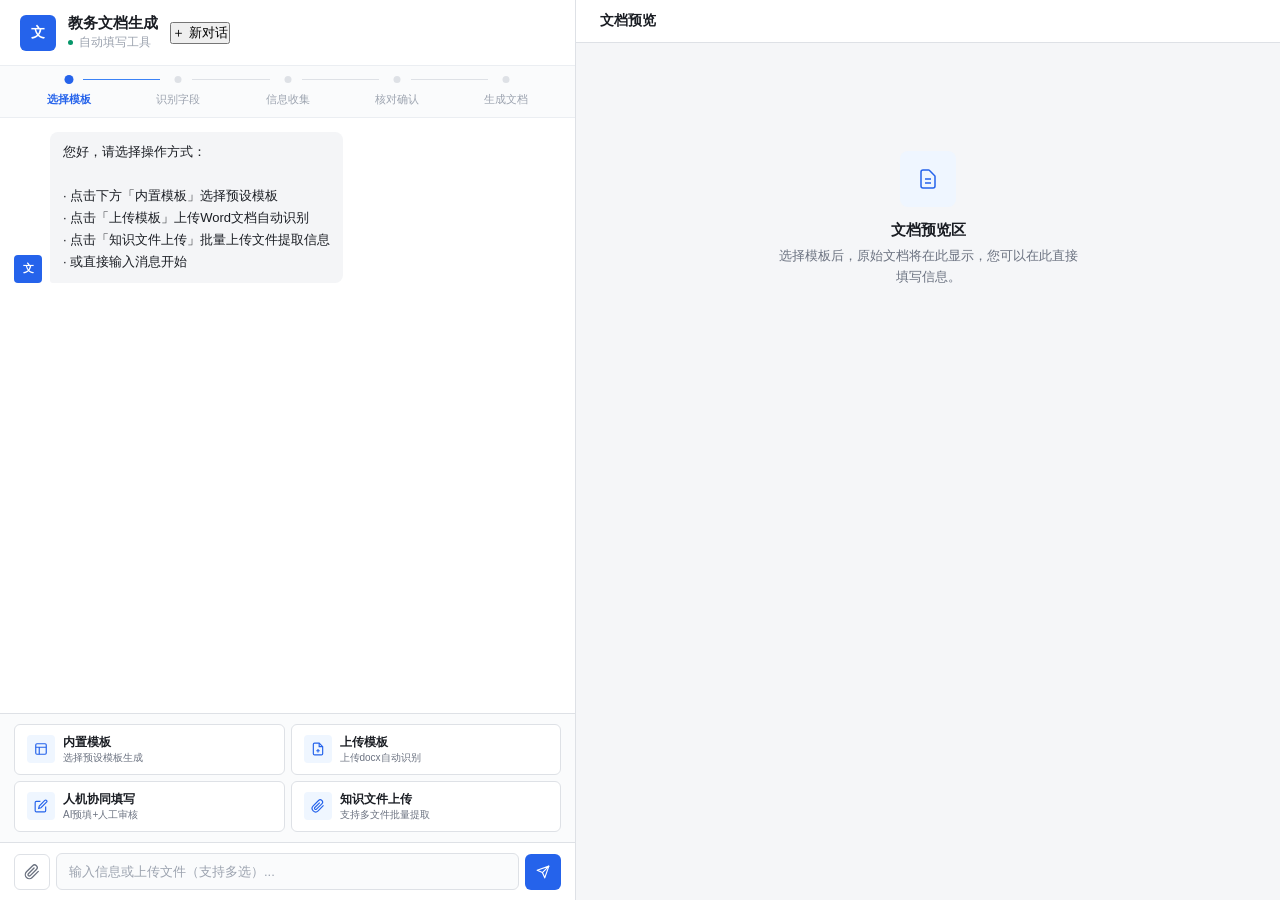
==== projects/web/index.html @ 20eab86c "fix: 人机协同直接生成接口 + 预览表格布局修复 - main.py: 新增 POST /cofill-generate 接口，直接分析模板→填充→生成docx - index.html: sub" ====
<!DOCTYPE html>
<html lang="zh-CN">
<head>
<meta charset="UTF-8">
<meta name="viewport" content="width=device-width, initial-scale=1.0">
<title>教务文档生成</title>
<style>
* { margin: 0; padding: 0; box-sizing: border-box; }

:root {
  --primary: #2563EB;
  --primary-light: #3B82F6;
  --primary-lighter: #EFF6FF;
  --primary-soft: #F0F5FF;
  --bg: #F5F6F8;
  --surface: #FFFFFF;
  --border: #DEE1E6;
  --border-light: #EBEEF2;
  --text: #1A1D23;
  --text-secondary: #6B7280;
  --text-muted: #9CA3AF;
  --success: #059669;
  --success-bg: #ECFDF5;
  --success-border: #A7F3D0;
  --warning: #D97706;
  --danger: #DC2626;
  --shadow-sm: 0 1px 2px rgba(0,0,0,0.05);
  --shadow: 0 1px 3px rgba(0,0,0,0.08);
  --shadow-md: 0 2px 8px rgba(0,0,0,0.1);
  --radius-sm: 6px;
  --radius: 8px;
  --radius-lg: 10px;
}

html, body {
  height: 100%;
  font-family: -apple-system, BlinkMacSystemFont, "PingFang SC", "Microsoft YaHei", "Noto Sans SC", sans-serif;
  background: var(--bg);
  color: var(--text);
  -webkit-font-smoothing: antialiased;
}

.app {
  display: flex;
  height: 100vh;
  overflow: hidden;
}

.chat-panel {
  width: 45%;
  min-width: 420px;
  display: flex;
  flex-direction: column;
  background: var(--surface);
  border-right: 1px solid var(--border);
  position: relative;
}

.chat-header {
  padding: 14px 20px;
  display: flex;
  align-items: center;
  gap: 12px;
  border-bottom: 1px solid var(--border-light);
  background: var(--surface);
}
.chat-header .avatar {
  width: 36px; height: 36px;
  border-radius: 6px;
  background: var(--primary);
  display: flex; align-items: center; justify-content: center;
  color: #fff; font-size: 14px; font-weight: 700;
  letter-spacing: -0.5px;
}
.chat-header .info h2 {
  font-size: 15px; font-weight: 600; color: var(--text);
}
.chat-header .info p {
  font-size: 12px; color: var(--text-muted); margin-top: 1px;
  display: flex; align-items: center; gap: 6px;
}
.chat-header .info p::before {
  content: ''; display: inline-block;
  width: 5px; height: 5px; border-radius: 50%;
  background: var(--success);
}
.chat-header .new-chat-btn {
  padding: 6px 14px;
  background: var(--bg);
  border: 1px solid var(--border);
  border-radius: 6px;
  font-size: 13px;
  color: var(--text-secondary);
  cursor: pointer;
  transition: all .2s;
  white-space: nowrap;
}
.chat-header .new-chat-btn:hover {
  background: var(--primary);
  color: #fff;
  border-color: var(--primary);
}

.steps-bar {
  display: flex;
  padding: 10px 16px;
  gap: 4px;
  border-bottom: 1px solid var(--border-light);
  background: #FAFBFC;
}
.steps-bar .step {
  flex: 1;
  text-align: center;
  font-size: 11px;
  color: var(--text-muted);
  position: relative;
  padding-top: 16px;
  transition: color 0.2s;
  white-space: nowrap;
}
.steps-bar .step::before {
  content: '';
  position: absolute;
  top: 0; left: 50%;
  transform: translateX(-50%);
  width: 7px; height: 7px;
  border-radius: 50%;
  background: var(--border);
  transition: all 0.2s;
  z-index: 2;
}
.steps-bar .step::after {
  content: '';
  position: absolute;
  top: 3px;
  left: calc(50% + 14px);
  right: calc(-50% + 14px);
  height: 1px;
  background: var(--border);
  transition: background 0.2s;
  z-index: 1;
}
.steps-bar .step:last-child::after { display: none; }
.steps-bar .step.active { color: var(--primary); font-weight: 600; }
.steps-bar .step.active::before { background: var(--primary); width: 9px; height: 9px; top: -1px; }
.steps-bar .step.active::after { background: var(--primary-light); }
.steps-bar .step.done { color: var(--success); }
.steps-bar .step.done::before { background: var(--success); }
.steps-bar .step.done::after { background: var(--success); }

	/* Agent 状态栏 */
	.agent-status-bar {
	  display: flex; align-items: center; gap: 8px;
	  padding: 6px 16px; background: linear-gradient(135deg, #EEF2FF 0%, #F0F4FF 100%);
	  border-bottom: 1px solid var(--border-light);
	  font-size: 12px; color: var(--text-secondary);
	  transition: all 0.3s; min-height: 32px;
	}
	.agent-status-bar .agent-dot {
	  width: 8px; height: 8px; border-radius: 50%;
	  background: var(--border); flex-shrink: 0; transition: background 0.3s;
	}
	.agent-status-bar .agent-dot.active { background: var(--primary); animation: pulse-dot 1.5s infinite; }
	.agent-status-bar .agent-dot.done { background: var(--success); }
	.agent-status-bar .agent-label { font-weight: 600; color: var(--primary); transition: color 0.3s; }
	.agent-status-bar .agent-label.done { color: var(--success); }
	.agent-status-bar .agent-desc { color: var(--text-muted); }
	@keyframes pulse-dot {
	  0%, 100% { box-shadow: 0 0 0 0 rgba(79, 70, 229, 0.4); }
	  50% { box-shadow: 0 0 0 6px rgba(79, 70, 229, 0); }
	}

	/* 思考动画 */
	.thinking-indicator {
	  display: flex; align-items: center; gap: 6px;
	  padding: 8px 14px; font-size: 12px; color: var(--text-muted);
	}
	.thinking-dots { display: flex; gap: 3px; }
	.thinking-dots span {
	  width: 5px; height: 5px; border-radius: 50%;
	  background: var(--primary); animation: bounce-dot 1.2s infinite;
	}
	.thinking-dots span:nth-child(2) { animation-delay: 0.2s; }
	.thinking-dots span:nth-child(3) { animation-delay: 0.4s; }
	@keyframes bounce-dot {
	  0%, 80%, 100% { transform: scale(0.6); opacity: 0.4; }
	  40% { transform: scale(1); opacity: 1; }
	}

	/* 重试按钮 */
	.retry-btn {
	  display: inline-flex; align-items: center; gap: 4px;
	  margin-top: 6px; padding: 4px 12px; font-size: 11px;
	  color: var(--primary); background: var(--primary-light);
	  border: 1px solid var(--primary); border-radius: 4px;
	  cursor: pointer; transition: all 0.15s;
	}
	.retry-btn:hover { background: var(--primary); color: #fff; }

.chat-messages {
  flex: 1;
  overflow-y: auto;
  padding: 14px;
  display: flex;
  flex-direction: column;
  gap: 12px;
  scroll-behavior: smooth;
}
.chat-messages::-webkit-scrollbar { width: 4px; }
.chat-messages::-webkit-scrollbar-track { background: transparent; }
.chat-messages::-webkit-scrollbar-thumb { background: #D0D5DD; border-radius: 4px; }

.msg { display: flex; gap: 8px; max-width: 100%; }
.msg.user { flex-direction: row-reverse; }

.msg .avatar-icon {
  width: 28px; height: 28px;
  border-radius: 4px;
  flex-shrink: 0;
  display: flex; align-items: center; justify-content: center;
  font-size: 11px; font-weight: 700;
  align-self: flex-end;
}
.msg.assistant .avatar-icon { background: var(--primary); color: #fff; }
.msg.user .avatar-icon { background: #E5E7EB; color: var(--text-secondary); }

.msg .bubble {
  max-width: 85%;
  padding: 9px 13px;
  border-radius: var(--radius);
  font-size: 13px;
  line-height: 1.7;
  white-space: pre-wrap;
  word-break: break-word;
}
.msg.assistant .bubble { background: #F4F5F7; color: var(--text); border-bottom-left-radius: 3px; }
.msg.user .bubble { background: var(--primary); color: #fff; border-bottom-right-radius: 3px; }

.typing-dots { display: inline-flex; gap: 4px; padding: 4px 2px; }
.typing-dots span { width: 4px; height: 4px; border-radius: 50%; background: var(--text-muted); animation: bounce 1.4s infinite; }
.typing-dots span:nth-child(2) { animation-delay: 0.2s; }
.typing-dots span:nth-child(3) { animation-delay: 0.4s; }
@keyframes bounce { 0%, 60%, 100% { transform: translateY(0); opacity: 0.4; } 30% { transform: translateY(-4px); opacity: 1; } }

.download-link {
  display: inline-flex; align-items: center; gap: 5px;
  margin-top: 6px; padding: 6px 14px;
  background: var(--primary); color: #fff !important;
  border-radius: var(--radius-sm); text-decoration: none;
  font-size: 12.5px; font-weight: 500;
  transition: background 0.15s;
}
.download-link:hover { background: var(--primary-light); }

.choice-box {
  margin-top: 8px; padding: 8px 12px;
  background: var(--surface); border: 1px solid var(--border);
  border-radius: var(--radius-sm); font-size: 13px;
}
.choice-box .choice-title { font-weight: 600; margin-bottom: 6px; color: var(--primary); font-size: 11px; text-transform: uppercase; letter-spacing: 0.04em; }
.choice-box label { display: flex; align-items: center; gap: 8px; padding: 5px 6px; cursor: pointer; border-radius: 4px; transition: background 0.1s; }
.choice-box label:hover { background: var(--primary-lighter); }
.choice-box input[type="radio"] { accent-color: var(--primary); }

.file-card {
  margin-top: 6px; padding: 8px 12px;
  background: var(--success-bg); border: 1px solid var(--success-border);
  border-radius: var(--radius-sm); font-size: 12px;
  display: flex; align-items: center; gap: 8px;
}
.file-card .file-icon { font-size: 14px; color: var(--success); }
.file-card .file-info { flex: 1; }
.file-card .file-name { font-weight: 500; color: var(--text); }
.file-card .file-size { color: var(--text-secondary); font-size: 10.5px; }

.func-panel {
  border-top: 1px solid var(--border);
  background: #FAFBFC;
  padding: 10px 14px;
}
.func-panel .func-grid {
  display: grid;
  grid-template-columns: 1fr 1fr;
  gap: 6px;
}
.func-btn {
  display: flex; align-items: center; gap: 8px;
  padding: 9px 12px;
  border: 1px solid var(--border);
  border-radius: var(--radius-sm);
  background: var(--surface);
  cursor: pointer;
  transition: all 0.15s;
  font-size: 12px;
  font-family: inherit;
  color: var(--text);
  text-align: left;
}
.func-btn:hover { border-color: var(--primary-light); background: var(--primary-lighter); }
.func-btn .func-icon {
  font-size: 14px; flex-shrink: 0;
  width: 28px; height: 28px; border-radius: 4px;
  background: var(--primary-lighter);
  display: flex; align-items: center; justify-content: center;
  transition: all 0.15s; color: var(--primary);
}
.func-btn:hover .func-icon { background: var(--primary); color: #fff; }
.func-btn .func-text { line-height: 1.35; }
.func-btn .func-text .title { font-weight: 600; font-size: 12px; display: block; }
.func-btn .func-text .desc { font-size: 10px; color: var(--text-secondary); display: block; margin-top: 1px; }
.func-btn.active { border-color: var(--primary); background: var(--primary-lighter); }
.func-btn.active .func-icon { background: var(--primary); color: #fff; }
.func-btn.active .func-text .title { color: var(--primary); }
.func-btn.active .func-text .desc { color: var(--primary-light); }

.chat-input {
  padding: 10px 14px;
  border-top: 1px solid var(--border);
  display: flex; gap: 6px; align-items: flex-end;
  background: var(--surface);
}
.chat-input .upload-btn {
  width: 36px; height: 36px;
  border: 1px solid var(--border);
  border-radius: var(--radius-sm);
  background: var(--surface);
  cursor: pointer; font-size: 14px;
  display: flex; align-items: center; justify-content: center;
  transition: all 0.15s; flex-shrink: 0;
  color: var(--text-secondary); position: relative; overflow: hidden;
}
.chat-input .upload-btn:hover { border-color: var(--primary-light); color: var(--primary); background: var(--primary-lighter); }
.chat-input .upload-btn input[type="file"] { position: absolute; top: 0; left: 0; width: 100%; height: 100%; opacity: 0; cursor: pointer; }
.chat-input textarea {
  flex: 1; resize: none;
  border: 1px solid var(--border);
  border-radius: var(--radius-sm);
  padding: 8px 12px;
  font-size: 13px; font-family: inherit; line-height: 1.5;
  max-height: 100px; outline: none;
  transition: border-color 0.15s;
  background: #FAFBFC;
}
.chat-input textarea:focus { border-color: var(--primary); background: var(--surface); }
.chat-input textarea::placeholder { color: var(--text-muted); }
.chat-input .send-btn {
  width: 36px; height: 36px;
  border: none; border-radius: var(--radius-sm);
  cursor: pointer;
  background: var(--primary); color: #fff; font-size: 14px;
  display: flex; align-items: center; justify-content: center;
  transition: background 0.15s; flex-shrink: 0;
}
.chat-input .send-btn:hover { background: var(--primary-light); }
.chat-input .send-btn:active { opacity: 0.85; }
.chat-input .send-btn:disabled { background: #D1D5DB; cursor: not-allowed; }

/* ── Right Panel: Document Preview ── */
.preview-panel {
  flex: 1;
  display: flex; flex-direction: column;
  background: var(--bg);
  min-width: 0;
}
.preview-header {
  padding: 12px 24px;
  background: var(--surface);
  border-bottom: 1px solid var(--border);
  display: flex; align-items: center; justify-content: space-between;
}
.preview-header .title-area { display: flex; align-items: center; gap: 8px; }
.preview-header .title-area h3 { font-size: 14px; font-weight: 600; color: var(--text); }
.preview-header .actions { display: flex; gap: 6px; }
.preview-header .actions button {
  padding: 6px 14px;
  border: 1px solid var(--border);
  border-radius: var(--radius-sm);
  background: var(--surface);
  font-size: 12px; cursor: pointer;
  transition: all 0.15s;
  display: flex; align-items: center; gap: 4px;
  color: var(--text-secondary);
  font-family: inherit;
}
.preview-header .actions button:hover { border-color: var(--primary-light); color: var(--primary); }
.preview-header .actions button.primary { background: var(--primary); color: #fff; border-color: var(--primary); }
.preview-header .actions button.primary:hover { background: var(--primary-light); }
.preview-header .actions .print-btn { color: #555; border-color: #ddd; }
.preview-header .actions .print-btn:hover { border-color: #999; color: #333; }

.preview-body {
  flex: 1; overflow: auto;
  padding: 28px;
  display: flex; justify-content: center;
  align-items: flex-start;
}
.preview-body::-webkit-scrollbar { width: 5px; }
.preview-body::-webkit-scrollbar-track { background: transparent; }
.preview-body::-webkit-scrollbar-thumb { background: #D0D5DD; border-radius: 4px; }

.empty-state { text-align: center; color: var(--text-secondary); margin-top: 80px; max-width: 300px; }
.empty-state .icon-wrap {
  width: 56px; height: 56px; border-radius: var(--radius);
  background: var(--primary-lighter);
  display: flex; align-items: center; justify-content: center;
  margin: 0 auto 14px;
}
.empty-state .icon-wrap svg { width: 24px; height: 24px; color: var(--primary); }
.empty-state h4 { font-size: 15px; color: var(--text); margin-bottom: 6px; font-weight: 600; }
.empty-state p { font-size: 12.5px; line-height: 1.7; color: var(--text-secondary); }

/* ── Document Page (like a Word page) ── */
.doc-page {
  background: var(--surface);
  box-shadow: var(--shadow-md);
  border-radius: var(--radius);
  width: 100%; max-width: 860px;
  min-height: 540px;
  padding: 36px 44px;
  font-size: 10.5pt;
  line-height: 1.8;
  color: #1a1a1a;
}
.doc-page h2 {
  text-align: center; font-size: 14pt;
  margin-bottom: 20px; font-weight: 600;
  color: #000; letter-spacing: 1px;
}
.doc-page p {
  margin-bottom: 6px;
}

/* ── Document Table (mimic Word table) ── */
.doc-table {
  width: 100%;
  border-collapse: collapse;
  margin-bottom: 12px;
  font-size: 9pt;
  line-height: 1.6;
}
.doc-table td {
  border: 1px solid #333;
  padding: 3px 6px;
  vertical-align: middle;
  word-break: break-all;
}
.doc-table td.label {
  background: #f8f8f8;
  font-weight: 500;
  text-align: center;
}

/* ── Editable cells in document ── */
.doc-cell.editable {
  position: relative;
  min-width: 30px;
  min-height: 20px;
}
.doc-cell.editable.empty {
  background: #FEFCE8;
}
.doc-cell.editable.empty::before {
  content: attr(data-placeholder);
  color: #C4B5A0;
  font-size: 8.5pt;
  pointer-events: none;
  opacity: 0.7;
}
.doc-cell.editable.filled {
  background: #ECFDF5;
}
.field-blank {
  border-bottom: 2px solid #d0d5dd;
  padding: 0 4px;
  min-width: 60px;
  display: inline-block;
  cursor: pointer;
}
.field-blank.filled {
  background: #ECFDF5;
  color: #166534;
  font-weight: 500;
  border-bottom-color: #a5d6a7;
}
.doc-cell.editable:focus-within {
  outline: 2px solid var(--primary);
  outline-offset: -1px;
  background: #fff;
}

/* ── Colon field: label + editable value ── */
.colon-field-inner {
  display: flex;
  flex-wrap: wrap;
  align-items: center;
  gap: 2px;
}
.doc-cell.colon-field .cell-label {
  font-weight: 500;
  white-space: nowrap;
}
.doc-cell.colon-field .cell-value {
  flex: 1;
  min-width: 30px;
  outline: none;
  border-bottom: 1.5px dashed #C4B5A0;
  padding: 0 4px;
  transition: all 0.15s;
}
.doc-cell.colon-field .cell-value:focus {
  border-bottom-color: var(--primary);
  border-bottom-style: solid;
  background: #fff;
}
.doc-cell.colon-field .cell-value.filled {
  border-bottom-color: var(--success);
  border-bottom-style: solid;
  background: #ECFDF5;
  border-radius: 2px;
}

/* 字段填充闪烁动画 */
@keyframes fieldFlash {
  0% { background: #FEF3C7; box-shadow: 0 0 0 2px #F59E0B; }
  50% { background: #FEF3C7; }
  100% { background: transparent; box-shadow: none; }
}
.field-flash {
  animation: fieldFlash 1.2s ease-out;
}
.cell-value.field-flash {
  animation: fieldFlash 1.2s ease-out;
}

/* Multi-line colon fields */
.doc-cell.colon-field.multi-line .colon-field-inner {
  flex-direction: column;
  align-items: stretch;
  gap: 2px;
}
.doc-cell.colon-field.multi-line .colon-line {
  display: flex;
  align-items: center;
  gap: 2px;
}

/* ── Generating overlay (preserves preview underneath) ── */
.generating-overlay {
  position: absolute;
  inset: 0;
  background: rgba(255,255,255,0.7);
  display: flex;
  flex-direction: column;
  align-items: center;
  justify-content: center;
  z-index: 10;
  border-radius: 6px;
}
.generating-overlay .spinner {
  width: 28px; height: 28px;
  border: 3px solid var(--border);
  border-top-color: var(--primary);
  border-radius: 50%;
  animation: spin 0.7s linear infinite;
}
.generating-overlay p {
  margin-top: 10px;
  font-size: 13px;
  color: var(--text-secondary);
}

/* ── Progress bar ── */
.fill-progress {
  margin-bottom: 14px;
  display: flex; align-items: center; gap: 10px;
}
#headerProgress {
  display: none;
  align-items: center;
  gap: 8px;
  font-size: 12px;
  color: var(--text-secondary);
  flex-shrink: 0;
}
#headerProgress .bar-track {
  width: 80px; height: 5px; background: #E5E7EB; border-radius: 3px; overflow: hidden;
}
#headerProgress .bar-fill {
  height: 100%; background: var(--success); border-radius: 3px; transition: width 0.3s;
}
.fill-progress .bar-text { font-size: 11px; color: var(--text-secondary); white-space: nowrap; }

/* ── Submit button ── */
.submit-edits-btn {
  display: block; width: 100%;
  padding: 9px; margin-top: 16px;
  background: var(--primary); color: #fff;
  border: none; border-radius: var(--radius-sm);
  font-size: 12px; font-weight: 500;
  cursor: pointer; transition: background 0.15s;
  font-family: inherit;
}
.submit-edits-btn:hover { background: var(--primary-light); }
.submit-edits-btn:disabled { background: #D1D5DB; cursor: not-allowed; }

/* Generating spinner */
.generating { display: flex; flex-direction: column; align-items: center; gap: 16px; margin-top: 100px; }
.generating .spinner { width: 36px; height: 36px; border: 3px solid var(--border); border-top-color: var(--primary); border-radius: 50%; animation: spin 0.7s linear infinite; }
@keyframes spin { to { transform: rotate(360deg); } }
.generating p { font-size: 13px; color: var(--text-secondary); }

/* Document Done Card */
.doc-done-card {
  background: var(--surface); border-radius: var(--radius);
  box-shadow: var(--shadow-md);
  width: 100%; max-width: 480px; padding: 40px; text-align: center;
}
.doc-done-card .done-icon {
  width: 48px; height: 48px; border-radius: 50%;
  background: var(--success-bg);
  display: flex; align-items: center; justify-content: center;
  margin: 0 auto 14px;
}
.doc-done-card .done-icon svg { width: 22px; height: 22px; color: var(--success); }
.doc-done-card h4 { font-size: 16px; font-weight: 600; margin-bottom: 6px; }
.doc-done-card p { color: var(--text-secondary); font-size: 12.5px; }
.doc-done-card .dl-btn {
  display: inline-flex; align-items: center; gap: 6px;
  margin-top: 18px; padding: 10px 24px;
  background: var(--primary); color: #fff;
  border-radius: var(--radius-sm); text-decoration: none;
  font-size: 13px; font-weight: 500; transition: background 0.15s;
}
.doc-done-card .dl-btn:hover { background: var(--primary-light); }
.download-banner {
  display: inline-flex; align-items: center; gap: 6px;
  padding: 3px 10px;
  background: var(--success-bg); border-radius: var(--radius-sm);
  font-size: 12px; color: var(--success); font-weight: 500;
}
.download-banner .dl-btn {
  padding: 2px 10px; font-size: 12px;
  background: var(--primary); color: #fff; border-radius: var(--radius-sm);
  text-decoration: none; white-space: nowrap; cursor: pointer; border: none;
}
.download-banner .dl-btn:hover { background: var(--primary-light); }
.doc-done-card .checks {
  margin-top: 18px; text-align: left;
  background: var(--success-bg); border-radius: var(--radius-sm);
  padding: 12px 16px; font-size: 12px; color: var(--success); line-height: 2;
}

/* Template select table */
.template-table { width: 100%; border-collapse: collapse; margin-top: 14px; }
.template-table th { background: #F9FAFB; color: var(--text-secondary); font-size: 11px; text-transform: uppercase; letter-spacing: 0.04em; padding: 8px 14px; }
.template-table td { padding: 12px; border-bottom: 1px solid var(--border-light); font-size: 13px; }
.template-table tr:last-child td { border-bottom: none; }
.template-table .tpl-link { color: var(--primary); cursor: pointer; font-weight: 500; transition: color 0.15s; }
.template-table .tpl-link:hover { color: var(--primary-light); }

/* Upload drop zone */
.upload-drop-zone { border: 2px dashed var(--border); border-radius: var(--radius); padding: 48px; text-align: center; cursor: pointer; transition: all 0.2s; width: 100%; max-width: 460px; }
.upload-drop-zone:hover, .upload-drop-zone.dragover { border-color: var(--primary); background: var(--primary-lighter); }
.upload-drop-zone .icon { font-size: 36px; margin-bottom: 12px; opacity: 0.35; }
.upload-drop-zone p { font-size: 13px; color: var(--text-secondary); }
.upload-drop-zone .hint { font-size: 11px; color: var(--text-muted); margin-top: 6px; }

@media (max-width: 900px) {
  .app { flex-direction: column; }
  .chat-panel { width: 100%; height: 55vh; min-width: auto; }
  .preview-panel { height: 45vh; }
  .doc-page { padding: 24px 20px; }
}

/* ── Prefill Review Panel ── */
.prefill-review {
  padding: 20px;
  max-width: 800px;
  margin: 0 auto;
}
.prefill-review .review-header {
  margin-bottom: 16px;
}
.prefill-review .review-header h4 {
  font-size: 15px; font-weight: 600; margin-bottom: 8px;
  display: flex; align-items: center; gap: 8px;
}
.prefill-review .review-stats {
  display: flex; gap: 12px; align-items: center; margin-bottom: 12px;
}
.prefill-review .stat-badge {
  display: inline-flex; align-items: center; gap: 4px;
  padding: 3px 10px; border-radius: 12px; font-size: 12px; font-weight: 500;
}
.prefill-review .stat-badge.confirmed { background: #ECFDF5; color: #059669; }
.prefill-review .stat-badge.review { background: #FFFBEB; color: #D97706; }
.prefill-review .stat-badge.empty { background: #F3F4F6; color: #6B7280; }
.prefill-review .progress-bar-track {
  height: 6px; background: #E5E7EB; border-radius: 3px; overflow: hidden;
}
.prefill-review .progress-bar-fill {
  height: 100%; border-radius: 3px; transition: width 0.4s ease;
  background: linear-gradient(90deg, var(--success), #34D399);
}

.prefill-review .field-group {
  margin-top: 14px;
}
.prefill-review .field-group-title {
  font-size: 12px; font-weight: 600; color: var(--text-secondary);
  text-transform: uppercase; letter-spacing: 0.04em;
  margin-bottom: 8px; padding-bottom: 4px;
  border-bottom: 1px solid var(--border-light);
}
.prefill-review .field-card {
  display: flex; align-items: center; gap: 10px;
  padding: 8px 12px; margin-bottom: 4px;
  border-radius: var(--radius-sm);
  border: 1px solid var(--border-light);
  background: var(--surface);
  transition: border-color 0.15s;
}
.prefill-review .field-card:hover {
  border-color: var(--primary-light);
}
.prefill-review .field-card.confirmed { border-left: 3px solid #059669; }
.prefill-review .field-card.review { border-left: 3px solid #D97706; }
.prefill-review .field-card.empty { border-left: 3px solid #D1D5DB; }

.prefill-review .field-label {
  font-size: 13px; font-weight: 500; min-width: 100px; flex-shrink: 0;
  color: var(--text);
}
.prefill-review .field-value {
  flex: 1;
}
.prefill-review .field-value input,
.prefill-review .field-value select {
  width: 100%; padding: 4px 8px;
  border: 1px solid var(--border); border-radius: 4px;
  font-size: 13px; font-family: inherit;
  background: var(--surface);
}
.prefill-review .field-value input:focus,
.prefill-review .field-value select:focus {
  outline: none; border-color: var(--primary); box-shadow: 0 0 0 2px rgba(37,99,235,0.1);
}
.prefill-review .field-value input.confirmed-input {
  background: #F0FDF4; border-color: #A7F3D0;
}
.prefill-review .field-value input.review-input {
  background: #FFFBEB; border-color: #FDE68A;
}
.prefill-review .field-value input.empty-input {
  background: #F9FAFB; border-color: #E5E7EB;
}
.prefill-review .field-confidence {
  font-size: 11px; color: var(--text-muted); white-space: nowrap; min-width: 40px; text-align: right;
}
.prefill-review .field-source {
  font-size: 11px; color: var(--text-muted); white-space: nowrap;
}

.prefill-review .review-actions {
  display: flex; gap: 10px; margin-top: 18px; padding-top: 14px;
  border-top: 1px solid var(--border-light);
}
.prefill-review .review-actions button {
  padding: 9px 20px; border-radius: var(--radius-sm);
  font-size: 13px; font-weight: 500; cursor: pointer;
  border: 1px solid var(--border); background: var(--surface);
  transition: all 0.15s; font-family: inherit;
}
.prefill-review .review-actions button:hover {
  border-color: var(--primary-light); color: var(--primary);
}
.prefill-review .review-actions button.primary {
  background: var(--primary); color: #fff; border-color: var(--primary);
}
.prefill-review .review-actions button.primary:hover {
  background: var(--primary-light);
}
.prefill-review .review-actions button:disabled {
  background: #D1D5DB; color: #fff; border-color: #D1D5DB; cursor: not-allowed;
}

/* ============= 人机协同全屏审核模式 ============= */
.app.cofill-mode .chat-panel { display: none; }
.app.cofill-mode .preview-panel { display: none; }
.app.cofill-mode .cofill-view { display: flex; }

.cofill-view {
  display: none; width: 100%; height: 100vh;
  flex-direction: column; background: var(--bg);
  position: fixed; top: 0; left: 0; right: 0; bottom: 0; z-index: 1000;
}
.cofill-header {
  display: flex; align-items: center; justify-content: space-between;
  padding: 12px 24px; background: #fff; border-bottom: 1px solid var(--border);
  box-shadow: 0 1px 3px rgba(0,0,0,0.05);
}
.cofill-header .left { display: flex; align-items: center; gap: 12px; }
.cofill-header .mode-badge {
  display: inline-flex; align-items: center; gap: 6px;
  background: linear-gradient(135deg, #6366f1, #8b5cf6); color: #fff;
  padding: 4px 14px; border-radius: 20px; font-size: 13px; font-weight: 600;
}
.cofill-header .step-text { font-size: 13px; color: var(--text-secondary); }
.cofill-header .exit-btn {
  background: none; border: 1px solid var(--border); border-radius: 6px;
  padding: 6px 16px; font-size: 13px; cursor: pointer; color: var(--text-secondary);
  transition: all 0.15s;
}
.cofill-header .exit-btn:hover { border-color: #ef4444; color: #ef4444; }

.cofill-body { display: flex; flex: 1; overflow: hidden; }

/* 左侧：字段审核面板 */
.cofill-fields {
  width: 420px; min-width: 340px; border-right: 1px solid var(--border);
  display: flex; flex-direction: column; background: #fafbfc;
}
.cofill-fields-header {
  padding: 16px 20px 12px; border-bottom: 1px solid var(--border);
  background: #fff;
}
.cofill-fields-header h3 { font-size: 15px; font-weight: 600; margin: 0 0 8px; }
.cofill-progress {
  display: flex; align-items: center; gap: 10px; margin-bottom: 6px;
}
.cofill-progress .bar-track {
  flex: 1; height: 8px; background: #e5e7eb; border-radius: 4px; overflow: hidden;
}
.cofill-progress .bar-fill {
  height: 100%; border-radius: 4px; transition: width 0.3s;
  background: linear-gradient(90deg, #22c55e, #16a34a);
}
.cofill-progress .pct { font-size: 13px; font-weight: 600; color: #16a34a; min-width: 40px; text-align: right; }
.cofill-badges { display: flex; gap: 8px; flex-wrap: wrap; }
.cofill-badges .badge {
  font-size: 11px; padding: 2px 8px; border-radius: 10px; font-weight: 500;
}
.cofill-badges .badge.green { background: #dcfce7; color: #15803d; }
.cofill-badges .badge.yellow { background: #fef9c3; color: #a16207; }
.cofill-badges .badge.gray { background: #f3f4f6; color: #6b7280; }

.cofill-fields-body { flex: 1; overflow-y: auto; padding: 12px 16px; }
.cofill-field-group-title {
  font-size: 12px; font-weight: 600; text-transform: uppercase;
  letter-spacing: 0.5px; color: var(--text-secondary); margin: 12px 0 8px; padding: 0 4px;
}

.cofill-field-card {
  background: #fff; border: 1px solid var(--border); border-radius: 8px;
  padding: 10px 14px; margin-bottom: 8px;
  display: flex; align-items: center; gap: 10px;
  transition: border-color 0.15s, box-shadow 0.15s;
}
.cofill-field-card:hover { border-color: var(--primary); box-shadow: 0 0 0 2px rgba(99,102,241,0.08); }
.cofill-field-card.confirmed { border-left: 3px solid #22c55e; }
.cofill-field-card.review { border-left: 3px solid #f59e0b; }
.cofill-field-card.empty { border-left: 3px solid #d1d5db; }

.cofill-field-card .dot {
  width: 8px; height: 8px; border-radius: 50%; flex-shrink: 0;
}
.cofill-field-card.confirmed .dot { background: #22c55e; }
.cofill-field-card.review .dot { background: #f59e0b; }
.cofill-field-card.empty .dot { background: #d1d5db; }

.cofill-field-card .field-body { flex: 1; min-width: 0; }
.cofill-field-card .field-label { font-size: 12px; color: var(--text-secondary); margin-bottom: 4px; }
.cofill-field-card .field-label .source-tag {
  font-size: 10px; background: #f0f0f0; padding: 1px 6px; border-radius: 3px;
  margin-left: 6px; color: #888;
}
.cofill-field-card input {
  width: 100%; border: 1px solid var(--border); border-radius: 4px;
  padding: 5px 8px; font-size: 13px; outline: none;
  transition: border-color 0.15s;
}
.cofill-field-card input:focus { border-color: var(--primary); }
.cofill-field-card.confirmed input { background: #f0fdf4; }
.cofill-field-card.review input { background: #fffbeb; }
.cofill-field-card.empty input { background: #f9fafb; color: var(--text-secondary); }

.cofill-field-card .conf-badge {
  font-size: 10px; padding: 1px 6px; border-radius: 3px;
  white-space: nowrap; flex-shrink: 0;
}
.cofill-field-card.confirmed .conf-badge { background: #dcfce7; color: #15803d; }
.cofill-field-card.review .conf-badge { background: #fef9c3; color: #a16207; }

/* 底部操作栏 */
.cofill-footer {
  padding: 14px 20px; border-top: 1px solid var(--border);
  background: #fff; display: flex; gap: 10px; align-items: center;
}
.cofill-footer .spacer { flex: 1; }
.cofill-footer button {
  padding: 8px 20px; border-radius: 6px; font-size: 13px; font-weight: 500;
  border: 1px solid var(--border); background: #fff; cursor: pointer;
  transition: all 0.15s;
}
.cofill-footer button:hover { background: #f9fafb; }
.cofill-footer button.primary-btn {
  background: linear-gradient(135deg, #6366f1, #8b5cf6); color: #fff;
  border: none; box-shadow: 0 2px 8px rgba(99,102,241,0.3);
}
.cofill-footer button.primary-btn:hover { box-shadow: 0 4px 12px rgba(99,102,241,0.4); }
.cofill-footer button.primary-btn:disabled { opacity: 0.5; cursor: not-allowed; }

/* 右侧：文档预览 */
.cofill-preview {
  flex: 1; display: flex; flex-direction: column; background: #e5e7eb;
}
.cofill-preview-header {
  padding: 10px 20px; background: #fff; border-bottom: 1px solid var(--border);
  font-size: 13px; color: var(--text-secondary);
  display: flex; align-items: center; gap: 8px;
}
.cofill-preview-body {
  flex: 1; overflow: auto; padding: 20px;
  display: flex; justify-content: center;
}
.cofill-preview-body .doc-container {
  background: #fff; box-shadow: 0 2px 12px rgba(0,0,0,0.1);
  max-width: 800px; width: 100%; min-height: 600px; padding: 30px;
}

/* 协同模式 - 步骤引导 */
.cofill-step-guide {
  display: flex; flex-direction: column; align-items: center; justify-content: center;
  padding: 60px 40px; text-align: center; height: 100%;
}
.cofill-step-guide .step-icon {
  width: 80px; height: 80px; border-radius: 50%; background: #f0f0ff;
  display: flex; align-items: center; justify-content: center;
  font-size: 36px; margin-bottom: 20px;
}
.cofill-step-guide h3 { font-size: 18px; margin: 0 0 8px; color: var(--text-primary); }
.cofill-step-guide p { font-size: 14px; color: var(--text-secondary); max-width: 400px; line-height: 1.6; }
.cofill-step-guide .step-actions { margin-top: 24px; display: flex; gap: 12px; }
.cofill-step-guide .step-actions button {
  padding: 10px 24px; border-radius: 8px; font-size: 14px; font-weight: 500;
  cursor: pointer; border: 1px solid var(--border); background: #fff;
  transition: all 0.15s;
}
.cofill-step-guide .step-actions button:hover { background: #f5f5ff; border-color: var(--primary); }
.cofill-step-guide .step-actions button.primary {
  background: linear-gradient(135deg, #6366f1, #8b5cf6); color: #fff; border: none;
}

/* 加载态 */
.cofill-loading {
  display: flex; flex-direction: column; align-items: center; justify-content: center;
  padding: 60px 20px; gap: 16px; height: 100%;
}
.cofill-loading .spinner {
  width: 40px; height: 40px;
  border: 3px solid #e5e7eb; border-top-color: #6366f1;
  border-radius: 50%; animation: spin 0.7s linear infinite;
}
.cofill-loading p { font-size: 14px; color: var(--text-secondary); }
.cofill-loading .sub { font-size: 12px; color: #9ca3af; }

/* Prefill loading - legacy (keep for backward compat) */
.prefill-loading {
  display: flex; flex-direction: column; align-items: center; justify-content: center;
  padding: 60px 20px; gap: 16px;
}
.prefill-loading .spinner {
  width: 32px; height: 32px;
  border: 3px solid var(--border); border-top-color: var(--primary);
  border-radius: 50%; animation: spin 0.7s linear infinite;
}
.prefill-loading p { font-size: 13px; color: var(--text-secondary); }

</style>
</head>
<body>

<div class="app">
  <div class="chat-panel">
    <div class="chat-header">
      <div class="avatar">文</div>
      <div class="info">
        <h2>教务文档生成</h2>
        <p>自动填写工具</p>
      </div>
      <button id="newChatBtn" title="新建对话" onclick="startNewChat()">＋ 新对话</button>
    </div>

    <div class="steps-bar" id="stepsBar">
      <div class="step">选择模板</div>
      <div class="step">识别字段</div>
      <div class="step">信息收集</div>
      <div class="step">核对确认</div>
      <div class="step">生成文档</div>
    </div>

	    <div class="agent-status-bar" id="agentStatusBar" style="display:none">
	      <span class="agent-dot" id="agentDot"></span>
	      <span class="agent-label" id="agentLabel"></span>
	      <span class="agent-desc" id="agentDesc"></span>
	    </div>

    <div class="chat-messages" id="chatMessages"></div>

    <div class="func-panel">
      <div class="func-grid">
        <button class="func-btn" id="funcAutoFill" onclick="startAutoFill()">
          <span class="func-icon"><svg width="14" height="14" viewBox="0 0 24 24" fill="none" stroke="currentColor" stroke-width="2"><rect x="3" y="3" width="18" height="18" rx="2"/><path d="M3 9h18M9 21V9"/></svg></span>
          <span class="func-text"><span class="title">内置模板</span><span class="desc">选择预设模板生成</span></span>
        </button>
        <button class="func-btn" id="funcUploadTpl" onclick="triggerTemplateUpload()">
          <span class="func-icon"><svg width="14" height="14" viewBox="0 0 24 24" fill="none" stroke="currentColor" stroke-width="2"><path d="M14 2H6a2 2 0 00-2 2v16a2 2 0 002 2h12a2 2 0 002-2V8z"/><path d="M14 2v6h6M12 18v-6M9 15h6"/></svg></span>
          <span class="func-text"><span class="title">上传模板</span><span class="desc">上传docx自动识别</span></span>
        </button>
        <button class="func-btn" id="funcCoFill" onclick="startCoFill()">
          <span class="func-icon"><svg width="14" height="14" viewBox="0 0 24 24" fill="none" stroke="currentColor" stroke-width="2"><path d="M11 4H4a2 2 0 00-2 2v14a2 2 0 002 2h14a2 2 0 002-2v-7"/><path d="M18.5 2.5a2.121 2.121 0 013 3L12 15l-4 1 1-4 9.5-9.5z"/></svg></span>
          <span class="func-text"><span class="title">人机协同填写</span><span class="desc">AI预填+人工审核</span></span>
        </button>
        <button class="func-btn" id="funcUpload" onclick="triggerUpload()">
          <span class="func-icon"><svg width="14" height="14" viewBox="0 0 24 24" fill="none" stroke="currentColor" stroke-width="2"><path d="M21.44 11.05l-9.19 9.19a6 6 0 01-8.49-8.49l9.19-9.19a4 4 0 015.66 5.66l-9.2 9.19a2 2 0 01-2.83-2.83l8.49-8.48"/></svg></span>
          <span class="func-text"><span class="title">知识文件上传</span><span class="desc">支持多文件批量提取</span></span>
        </button>
      </div>
      <input type="file" id="templateFileInput" accept=".docx,.doc" style="display:none" onchange="handleTemplateUpload(event)" />
    </div>

    <div class="chat-input">
      <div class="upload-btn" title="上传文件（支持多选）">
        <svg width="16" height="16" viewBox="0 0 24 24" fill="none" stroke="currentColor" stroke-width="2" stroke-linecap="round" stroke-linejoin="round"><path d="M21.44 11.05l-9.19 9.19a6 6 0 01-8.49-8.49l9.19-9.19a4 4 0 015.66 5.66l-9.2 9.19a2 2 0 01-2.83-2.83l8.49-8.48"/></svg>
        <input type="file" id="fileInput" accept=".docx,.doc,.pdf,.xlsx,.xls,.csv,.txt" multiple onchange="handleFileUpload(event)" />
      </div>
      <textarea id="userInput" rows="1" placeholder="输入信息或上传文件（支持多选）..." onkeydown="handleKeydown(event)" oninput="autoResize(this)"></textarea>
      <button class="send-btn" id="sendBtn" onclick="sendMessage()">
        <svg width="14" height="14" viewBox="0 0 24 24" fill="none"><path d="M22 2L11 13" stroke="currentColor" stroke-width="2" stroke-linecap="round" stroke-linejoin="round"/><path d="M22 2L15 22L11 13L2 9L22 2Z" stroke="currentColor" stroke-width="2" stroke-linecap="round" stroke-linejoin="round"/></svg>
      </button>
    </div>
  </div>

  <div class="preview-panel">
    <div class="preview-header">
      <div class="title-area">
        <h3 id="previewTitle">文档预览</h3>
      </div>
      <div class="actions" id="previewActions" style="display:none;">
        <button onclick="downloadDoc()">下载</button>
        <button onclick="printDoc()" class="print-btn">打印</button>
      </div>
    </div>
    <div class="preview-body" id="previewBody">
      <div class="empty-state">
        <div class="icon-wrap"><svg viewBox="0 0 24 24" fill="none" stroke="currentColor" stroke-width="1.5"><path d="M9 12h6m-6 4h6m2 5H7a2 2 0 01-2-2V5a2 2 0 012-2h5.586a1 1 0 01.707.293l5.414 5.414a1 1 0 01.293.707V19a2 2 0 01-2 2z"/></svg></div>
        <h4>文档预览区</h4>
        <p>选择模板后，原始文档将在此显示，您可以在此直接填写信息。</p>
      </div>
    </div>
  </div>

  <!-- 人机协同填写 - 全屏审核视图 -->
  <div class="cofill-view" id="cofillView">
    <div class="cofill-header">
      <div class="left">
        <span class="mode-badge">🤝 人机协同</span>
        <span class="step-text" id="cofillStepText">选择模板</span>
      </div>
      <button class="exit-btn" onclick="exitCoFill()">✕ 退出协同模式</button>
    </div>
    <div class="cofill-body">
      <!-- 左侧：字段审核面板 -->
      <div class="cofill-fields" id="cofillFields">
        <div class="cofill-fields-header">
          <h3 id="cofillFieldsTitle">字段审核</h3>
          <div class="cofill-progress" id="cofillProgress" style="display:none">
            <div class="bar-track"><div class="bar-fill" id="cofillBarFill" style="width:0%"></div></div>
            <span class="pct" id="cofillPct">0%</span>
          </div>
          <div class="cofill-badges" id="cofillBadges" style="display:none"></div>
        </div>
        <div class="cofill-fields-body" id="cofillFieldsBody">
          <!-- 动态填充：步骤引导 / 字段卡片 -->
        </div>
        <div class="cofill-footer" id="cofillFooter" style="display:none">
          <button onclick="exitCoFill()">取消</button>
          <button onclick="sendPrefillToAgent()">交给AI继续</button>
          <div class="spacer"></div>
          <button class="primary-btn" id="cofillSubmitBtn" onclick="submitPrefillReview()">确认并生成</button>
        </div>
      </div>
      <!-- 右侧：文档预览 -->
      <div class="cofill-preview">
        <div class="cofill-preview-header">
          <svg width="14" height="14" viewBox="0 0 24 24" fill="none" stroke="currentColor" stroke-width="2"><path d="M14 2H6a2 2 0 00-2 2v16a2 2 0 002 2h12a2 2 0 002-2V8z"/><path d="M14 2v6h6"/></svg>
          <span id="cofillPreviewTitle">文档预览</span>
        </div>
        <div class="cofill-preview-body" id="cofillPreviewBody">
          <div class="doc-container" id="cofillDocContainer">
            <!-- 动态填充 -->
          </div>
        </div>
      </div>
    </div>
  </div>

</div>

<script>
// ── State ──
// 会话 ID 持久化到 localStorage，刷新/重开页面后复用同一会话
// 用户可通过"新建对话"按钮清除旧会话
const STORAGE_KEY = 'edu_form_session_id';
let sessionId = localStorage.getItem(STORAGE_KEY);
if (!sessionId) {
    sessionId = 'session_' + Date.now() + '_' + Math.random().toString(36).substr(2,6);
    localStorage.setItem(STORAGE_KEY, sessionId);
}
let isStreaming = false;
let currentDownloadUrl = '';
let currentTemplate = '';
let currentTemplatePath = '';  // 当前模板文件路径（用于获取预览）
let currentDocxPath = '';      // 已生成的docx文件路径（用于打印PDF）
let currentStep = 0;
let currentMode = '';
let fieldData = {};            // field_id → value
let labelToFields = {};        // label → [field_id, ...]  (从后端获取)
let fieldMap = {};             // field_id → {label, table_idx, ...} (从后端获取)
let docPreviewHtml = '';       // 后端返回的文档HTML
let previewRendered = false;
let manuallyEditedFields = {}; // 用户手动编辑过的字段

// ── API ──
function detectBaseUrl() {
  const origin = window.location.origin;
  if (origin.startsWith('file://')) return null;
  return origin;
}
const BASE_URL = detectBaseUrl();
const API_URL = BASE_URL ? BASE_URL + '/v1/chat/completions' : null;
const UPLOAD_URL = BASE_URL ? BASE_URL + '/upload' : null;

if (!BASE_URL || !API_URL) {
  window.addEventListener('load', () => {
    const body = document.getElementById('previewBody');
    body.innerHTML = `
      <div class="doc-done-card" style="border:2px solid #FDE68A;">
        <h4>请通过 Web 服务访问</h4>
        <p style="margin:12px 0;line-height:2;">
          当前为静态文件预览，无法连接后端服务。<br>
          请在平台点击「部署」，通过部署链接打开此页面。
        </p>
      </div>`;
    document.getElementById('userInput').disabled = true;
    document.getElementById('sendBtn').disabled = true;
  });
}

function autoResize(ta) {
  ta.style.height = 'auto';
  ta.style.height = Math.min(ta.scrollHeight, 100) + 'px';
}

// ── New Chat ──
function startNewChat() {
  if (isStreaming) { alert('请等待当前对话完成后再新建对话。'); return; }
  if (!confirm('确定要开始新对话吗？当前对话记录将被清除。')) return;
  // Clear session from localStorage
  localStorage.removeItem('chat_session_id');
  // Clear chat messages
  const container = document.getElementById('chatMessages');
  container.innerHTML = '';
  // Clear file list
  uploadedFiles = [];
  const fileList = document.getElementById('fileList');
  if (fileList) fileList.innerHTML = '';
  const fileCount = document.getElementById('fileCount');
  if (fileCount) fileCount.textContent = '0';
  // Reset session
  sessionId = 'session_' + Date.now() + '_' + Math.random().toString(36).substr(2,6);
  localStorage.setItem('chat_session_id', sessionId);
  // Show welcome message
  addMessage('assistant', '已开始新对话。请上传教务模板或知识文件开始使用。');
}

// ── Send Message ──
async function sendMessage(text) {
  if (!API_URL) { alert('请通过部署后的 Web 服务 URL 访问。'); return; }
  const input = document.getElementById('userInput');
  const msg = text || input.value.trim();
  if (!msg || isStreaming) return;
  if (!text) { input.value = ''; input.style.height = 'auto'; }
  appendMessage('user', msg);

  // 检测用户消息中的模板关键词，立即加载预览
  const tplKeywords = ['评价报告', '试卷分析', '关联矩阵'];
  for (const kw of tplKeywords) {
    if (msg.includes(kw) && currentTemplate !== kw) {
      currentTemplate = kw;
      currentTemplatePath = kw;
      fetchDocPreview(kw);
      break;
    }
  }

  await callAgent(msg);
}

function handleKeydown(e) {
  if (e.key === 'Enter' && !e.shiftKey) { e.preventDefault(); sendMessage(); }
}

// ── Append Message ──
function appendMessage(role, content, extra) {
  const container = document.getElementById('chatMessages');
  const div = document.createElement('div');
  div.className = `msg ${role}`;
  const icon = role === 'assistant' ? '文' : '我';
  let bubbleHtml = escapeHtml(content);
  if (extra) bubbleHtml += extra;
  div.innerHTML = `<div class="avatar-icon">${icon}</div><div class="bubble">${bubbleHtml}</div>`;
  container.appendChild(div);
  container.scrollTop = container.scrollHeight;
  return div;
}

function createStreamingMessage() {
  const container = document.getElementById('chatMessages');
  const div = document.createElement('div');
  div.className = 'msg assistant';
  div.innerHTML = `<div class="avatar-icon">文</div><div class="bubble"><div class="typing-dots"><span></span><span></span><span></span></div></div>`;
  container.appendChild(div);
  container.scrollTop = container.scrollHeight;
  return div;
}

// ── Call Agent ──
// P0-3: 思考动画
	let thinkingEl = null;
	function showThinkingIndicator(show) {
	  const chat = document.getElementById('chatMessages');
	  if (show) {
	    if (!thinkingEl) {
	      thinkingEl = document.createElement('div');
	      thinkingEl.className = 'thinking-indicator';
	      thinkingEl.innerHTML = '<span>思考中</span><span class="thinking-dots"><span></span><span></span><span></span></span>';
	      thinkingEl.id = 'thinkingIndicator';
	    }
	    if (!document.getElementById('thinkingIndicator')) {
	      chat.appendChild(thinkingEl);
	    }
	    chat.scrollTop = chat.scrollHeight;
	  } else {
	    const el = document.getElementById('thinkingIndicator');
	    if (el) el.remove();
	    thinkingEl = null;
	  }
	}

	// P0-4: 错误重试
	function addRetryButton(msgDiv, errorText) {
	  const btn = document.createElement('button');
	  btn.className = 'retry-btn';
	  btn.innerHTML = '&#x21bb; 重试';
	  btn.onclick = () => {
	    msgDiv.querySelector('.retry-btn')?.remove();
	    const msgs = document.querySelectorAll('.message');
	    const lastUserMsg = Array.from(msgs).filter(m => m.classList.contains('user')).pop();
	    if (lastUserMsg) {
	      const text = lastUserMsg.querySelector('.message-content')?.textContent || '';
	      sendMessage(text);
	    }
	  };
	  msgDiv.appendChild(btn);
	}

	async function callAgent(userText) {
  isStreaming = true;
  document.getElementById('sendBtn').disabled = true;

  const msgDiv = createStreamingMessage();
  const bubble = msgDiv.querySelector('.bubble');

  showThinkingIndicator(true);

  // ── 超时体系 ──
  // 30s 静默检测：Coze 预览代理约 30-60s 断 TCP，30s 无数据即判定断开
  // 120s 硬超时：兜底，Agent 处理时间过长
  const controller = new AbortController();
  let lastDataTime = Date.now();
  let toolCallCount = 0;
  let fullText = '';
  let streamDone = false;
  let aborted = false;

  function doAbort(reason) {
    if (aborted) return;
    aborted = true;
    controller.abort();
    showThinkingIndicator(false);
    bubble.innerHTML = `<span style="color:var(--danger);">${reason}<br><a href="javascript:void(0)" onclick="this.closest('.message').querySelector('.retry-btn')?.click()" style="color:var(--primary);text-decoration:underline;">点击重试</a></span>`;
    addRetryButton(msgDiv, reason);
  }

  // 静默检测：每 5 秒检查，30 秒无新数据 → 判定代理断开
  const SILENCE_MS = 90000;
  const silenceTimer = setInterval(() => {
    if (aborted || streamDone) return;
    const elapsed = Date.now() - lastDataTime;
    if (elapsed > SILENCE_MS) {
      doAbort(`连接已断开（${SILENCE_MS/1000}秒无响应），请重试`);
      clearInterval(silenceTimer);
    } else if (elapsed > 15000 && !fullText) {
      // 15 秒无内容 → 进度提示
      const hint = toolCallCount > 0
        ? `Agent 正在调用工具处理中（已调用 ${toolCallCount} 次），预计还需 30-60 秒...`
        : 'Agent 正在思考中，请稍候...';
      bubble.innerHTML = `<span style="color:#888;font-style:italic;">${hint}</span>`;
      document.getElementById('chatMessages').scrollTop = document.getElementById('chatMessages').scrollHeight;
    }
  }, 5000);

  // 120s 硬超时兜底
  const HARD_TIMEOUT_MS = 120000;
  const hardTimeoutId = setTimeout(() => {
    doAbort(`请求超时（${HARD_TIMEOUT_MS/1000}秒），Agent 处理时间过长，请重试或简化输入`);
    clearInterval(silenceTimer);
  }, HARD_TIMEOUT_MS);

  try {
    const resp = await fetch(API_URL, {
      method: 'POST',
      headers: { 'Content-Type': 'application/json' },
      body: JSON.stringify({
        model: 'agent',
        messages: [{ role: 'user', content: userText }],
        stream: true,
        session_id: sessionId,
      }),
      signal: controller.signal,
    });

    if (!resp.ok) throw new Error(`HTTP ${resp.status}`);

    const reader = resp.body.getReader();
    const decoder = new TextDecoder();
    let buffer = '';
    let lastFieldCheckLen = 0;
    let inFieldsBlock = false;
    let lastFieldLineLen = 0;

    while (!streamDone) {
      const { done, value } = await reader.read();
      if (done) break;

      lastDataTime = Date.now(); // 收到任何数据都重置静默计时
      buffer += decoder.decode(value, { stream: true });
      const lines = buffer.split('\n');
      buffer = lines.pop();

      for (const line of lines) {
        if (!line.startsWith('data: ')) continue;
        const data = line.slice(6).trim();
        if (data === '[DONE]') { streamDone = true; break; }
        try {
          const json = JSON.parse(data);
          const delta = json.choices?.[0]?.delta;
          if (!delta) continue;

          if (delta.role === 'tool' && delta.content) {
            toolCallCount++;
            lastDataTime = Date.now();
            if (!fullText) {
              bubble.innerHTML = `<span style="color:#888;font-style:italic;">Agent 正在调用工具处理中（第 ${toolCallCount} 次）...</span>`;
              document.getElementById('chatMessages').scrollTop = document.getElementById('chatMessages').scrollHeight;
            }
            try {
              const toolResult = JSON.parse(delta.content);
              console.log('[preview] tool result keys:', Object.keys(toolResult));
              if (toolResult.filled_field_values && typeof toolResult.filled_field_values === 'object') {
                console.log('[preview] applying filled_field_values:', Object.keys(toolResult.filled_field_values).length, 'fields');
                applyPreciseFieldValues(toolResult.filled_field_values);
              }
              if (toolResult.filled_data && typeof toolResult.filled_data === 'object') {
                console.log('[preview] applying filled_data:', Object.keys(toolResult.filled_data).length, 'fields');
                applyFilledData(toolResult.filled_data);
              }
              if (toolResult.local_path) {
                currentDocxPath = toolResult.local_path;
              }
              if (toolResult.local_path) {
                refreshPreviewFromGeneratedDoc(toolResult.local_path);
              }
            } catch(e) { console.warn('[preview] tool result parse error:', e); }
            continue;
          }

          if (delta.content) {
            fullText += delta.content;
            lastDataTime = Date.now();

            if (fullText.includes('[FIELDS]')) {
              const afterFields = fullText.substring(fullText.indexOf('[FIELDS]') + 8);
              const beforeClose = afterFields.includes('[/FIELDS]') ? afterFields.indexOf('[/FIELDS]') : afterFields.length;
              const fieldsText = afterFields.substring(0, beforeClose);
              if (fieldsText.length > lastFieldLineLen) {
                lastFieldLineLen = fieldsText.length;
                parseFieldsLines(fieldsText);
              }
            }

            const displayText = fullText.replace(/\[FIELDS\][\s\S]*?\[\/FIELDS\]/g, '').trim();
            bubble.innerHTML = renderMarkdown(displayText);
            document.getElementById('chatMessages').scrollTop = document.getElementById('chatMessages').scrollHeight;

            if (fullText.length - lastFieldCheckLen > 60) {
              lastFieldCheckLen = fullText.length;
              detectAndUpdateFields(fullText);
            }
          }
        } catch (e) {}
      }
    }

    detectAndUpdateFields(fullText);
    postProcessResponse(fullText);
    showThinkingIndicator(false);
    clearTimeout(hardTimeoutId);
    clearInterval(silenceTimer);

  } catch (err) {
    if (err.name !== 'AbortError') {
      bubble.innerHTML = `<span style="color:var(--danger);">请求失败: ${escapeHtml(err.message)}</span>`;
      addRetryButton(msgDiv, err.message);
      showThinkingIndicator(false);
    }
    clearTimeout(hardTimeoutId);
    clearInterval(silenceTimer);
  } finally {
    isStreaming = false;
    document.getElementById('sendBtn').disabled = false;
    document.getElementById('userInput').focus();
  }
}

// ── Incrementally parse [FIELDS] block lines and update preview ──
function parseFieldsLines(fieldsText) {
  const lines = fieldsText.split('\n');
  for (const line of lines) {
    const eqIdx = line.indexOf('=');
    if (eqIdx > 0) {
      const key = line.substring(0, eqIdx).trim();
      const val = line.substring(eqIdx + 1).trim();
      if (key && val) {
        // 优先用 field_id 精确匹配
        if (fieldMap[key]) {
          updateFieldById(key, val);
        } else {
          updateFieldByLabel(key, val);
        }
      }
    }
  }
}

// ── Refresh preview from a generated docx (update cell values in existing preview) ──
async function refreshPreviewFromGeneratedDoc(localPath) {
  // 从生成的 docx 获取填写后的数据，更新现有预览中的单元格值
  // 不替换整个 HTML，保留 editable 结构和 data-field-id 属性
  try {
    const res = await fetch('/generated-preview?local_path=' + encodeURIComponent(localPath));
    const data = await res.json();
    if (data.success) {
      // 使用 field_map 中的 existing_value 精确更新每个已填单元格
      if (data.field_map) {
        for (const [fieldId, info] of Object.entries(data.field_map)) {
          const existingValue = info.existing_value;
          if (existingValue && String(existingValue).trim()) {
            // 查找当前预览中的对应元素并更新
            const els = document.querySelectorAll('[data-field-id="' + CSS.escape(fieldId) + '"]');
            for (const el of els) {
              if (el.classList.contains('cell-value')) {
                el.textContent = existingValue;
                el.classList.add('filled');
                el.classList.remove('empty');
              } else if (el.classList.contains('editable')) {
                el.textContent = existingValue;
                el.classList.remove('empty');
                el.classList.add('filled');
              }
            }
          }
        }
        // 注意：填充后文档的 field_map 可能不完整（已填值的单元格不再被识别为可填字段），
        // 因此不能直接用 Object.assign 覆盖 fieldMap，只更新已有条目的 existing_value
        for (const [fid, info] of Object.entries(data.field_map)) {
          if (fieldMap[fid]) {
            fieldMap[fid].existing_value = info.existing_value || '';
          }
        }
      }
      // label_to_fields 同样不覆盖，保留原始模板的完整映射
      console.log('[preview] refreshPreviewFromGeneratedDoc: updated field values from generated doc');
    }
  } catch(e) {
    console.warn('[preview] refreshPreviewFromGeneratedDoc failed:', e);
  }
}

// ── Apply precise field_id -> value result from tool ──
function applyPreciseFieldValues(fieldValues) {
  if (!fieldValues || typeof fieldValues !== 'object') return;
  let updatedCount = 0;
  for (const [fieldId, value] of Object.entries(fieldValues)) {
    if (value && String(value).trim()) {
      const strVal = String(value);
      // 1. 先用 field_id 精确匹配
      if (fieldMap[fieldId]) {
        updateFieldById(fieldId, strVal);
        updatedCount++;
      } else {
        // 2. field_id 不在 fieldMap 中，直接尝试 DOM 查找
        updateCellInPreview(fieldId, strVal);
        updatedCount++;
      }
    }
  }
  console.log('[preview] applyPreciseFieldValues: updated', updatedCount, '/', Object.keys(fieldValues).length, 'fields');
}

// ── Apply label -> value result from tool (fallback) ──
function applyFilledData(filledData) {
  if (!filledData || typeof filledData !== 'object') return;
  for (const [label, value] of Object.entries(filledData)) {
    if (value && String(value).trim()) {
      updateFieldByLabel(label, String(value));
    }
  }
}

// ── Detect field values from agent text & update document preview ──
function detectAndUpdateFields(text) {
  // 1. 优先解析 [FIELDS]...[/FIELDS] 格式（完整块）
  const fieldsBlock = text.match(/\[FIELDS\]([\s\S]*?)\[\/FIELDS\]/);
  if (fieldsBlock) {
    parseFieldsLines(fieldsBlock[1]);
  } else if (text.includes('[FIELDS]')) {
    // 增量：[FIELDS] 已开始但 [/FIELDS] 还没到
    const afterFields = text.substring(text.indexOf('[FIELDS]') + 8);
    parseFieldsLines(afterFields);
  }

  // 2. 去掉 markdown 加粗标记和 [FIELDS] 块
  const clean = text.replace(/\*\*/g, '').replace(/\[FIELDS\][\s\S]*?\[\/FIELDS\]/g, '');

  // 3. 匹配多种格式：
  // "字段：值" 或 "字段: 值" 或 "- 字段：值" 或 "1. 字段：值"
  const kvMatches = clean.matchAll(/(?:^|\n|[-–·•]\s*|\d+[.、)\]]\s*)([^\n：:]{1,30})[：:]\s*([^\n]+)/g);
  for (const m of kvMatches) {
    const key = m[1].trim().replace(/^[\s\-–·•\d.、)\]]+/,'').trim();
    const val = m[2].trim();
    if (key && val && key.length >= 2 && key.length < 20 && val.length < 200) {
      updateFieldByLabel(key, val);
    }
  }

  // 4. 匹配 key=value 格式
  const eqMatches = clean.matchAll(/(\S{2,15})\s*[=＝]\s*([^,，\n]+)/g);
  for (const m of eqMatches) {
    const key = m[1].trim();
    const val = m[2].trim();
    if (key && val && val.length < 200) {
      updateFieldByLabel(key, val);
    }
  }
}

// ── Update a field in the document preview by label name ──
function updateFieldByLabel(label, value) {
  const normalizedLabel = label.replace(/\s+/g, '');

  // 1. 精确匹配
  let fids = labelToFields[label];
  if (!fids || fids.length === 0) {
    for (const [key, ids] of Object.entries(labelToFields)) {
      if (key.replace(/\s+/g, '') === normalizedLabel) {
        fids = ids;
        break;
      }
    }
  }
  if (fids && fids.length > 0) {
    for (const fid of fids) {
      updateFieldById(fid, value);
    }
    return;
  }

  // 2. 前缀匹配：如 label="课程目标1"，匹配 "课程目标1_1", "课程目标1_2" 等
  // 值可能是逗号分隔的多个子字段值
  const prefixKey = label + '_';
  const subFids = [];
  for (const [k, v] of Object.entries(labelToFields)) {
    if (k.startsWith(prefixKey)) {
      subFids.push(...v);
    }
  }
  if (subFids.length > 0) {
    // 按字段名排序（数字顺序）
    const subLabels = Object.entries(labelToFields)
      .filter(([k]) => k.startsWith(prefixKey))
      .sort((a, b) => {
        const na = parseInt(a[0].replace(prefixKey, '').replace('第','').replace('列',''));
        const nb = parseInt(b[0].replace(prefixKey, '').replace('第','').replace('列',''));
        return (isNaN(na) ? 999 : na) - (isNaN(nb) ? 999 : nb);
      });
    
    // 拆分值：支持逗号、中文逗号、空格分隔
    const values = value.split(/[,，\s]+/).filter(v => v.trim());
    
    for (let i = 0; i < subLabels.length; i++) {
      const val = i < values.length ? values[i].trim() : '';
      for (const fid of subLabels[i][1]) {
        updateFieldById(fid, val);
      }
    }
    return;
  }
}

// ── Update a field in the document preview by exact field_id ──
function updateFieldById(fieldId, value) {
  fieldData[fieldId] = value;
  updateCellInPreview(fieldId, value);
}

// ── Update a cell in the document preview by field_id ──
function updateCellInPreview(fieldId, value) {
  // 查找带 data-field-id 的元素
  const els = document.querySelectorAll(`[data-field-id="${CSS.escape(fieldId)}"]`);
  for (const el of els) {
    // 如果用户正在编辑这个元素，跳过
    if (document.activeElement === el) continue;

    if (el.classList.contains('cell-value')) {
      // 冒号字段的可编辑 span —— 直接设置文本
      el.textContent = value;
      el.classList.toggle('filled', !!value.trim());
    } else if (el.classList.contains('editable')) {
      // 整格可编辑的 td 直接更新可见文本，避免预览层二次猜测 Word 内部结构
      el.textContent = value;
      el.classList.remove('empty');
      el.classList.toggle('filled', !!value.trim());
    }

    // 高亮动画：字段被填充时闪烁
    if (value.trim()) {
      el.classList.remove('field-flash');
      // 触发 reflow 以重新启动动画
      void el.offsetWidth;
      el.classList.add('field-flash');
    }
  }
  // 更新进度条
  refreshProgressBar();
}

// ── Post-process Response ──
function postProcessResponse(text) {
  // P0-1: 检测 Agent 身份标签并更新状态栏
  const agentTags = [
    { tag: '[知识提取Agent]', label: '知识提取 Agent', desc: '正在从文件中提取关键信息...', step: 0 },
    { tag: '[填充Agent]', label: '字段填充 Agent', desc: '正在将信息匹配到模板字段...', step: 1 },
    { tag: '[生成Agent]', label: '文档生成 Agent', desc: '正在生成 Word 文档...', step: 3 }
  ];
  for (const at of agentTags) {
    if (text.includes(at.tag)) {
      updateAgentStatus(at.label, at.desc, 'active');
      break;
    }
  }

  // P0-2: 检测阶段完成标记（与 Router 架构对齐）
  if (text.includes('[知识提取完成]')) {
    currentStep = Math.max(currentStep, 1);
    updateAgentStatus('知识提取 Agent', '事实提取完成', 'done');
    updateStepBar();
  }
  if (text.includes('[填充完成]')) {
    currentStep = Math.max(currentStep, 2);
    updateAgentStatus('字段填充 Agent', '字段匹配完成', 'done');
    updateStepBar();
  }
  if (text.includes('[生成完成]')) {
    currentStep = Math.max(currentStep, 4);
    updateAgentStatus('文档生成 Agent', '文档已生成', 'done');
    updateStepBar();
  }

  // 检测 [FACTS] 标记 — 知识提取完成
  if (text.includes('[FACTS]') && text.includes('[/FACTS]')) {
    if (currentStep < 1) currentStep = 1;
    updateAgentStatus('知识提取 Agent', '事实提取完成', 'done');
    updateStepBar();
  }

  // 检测 [FIELDS] 标记 — 字段填充中
  if (text.includes('[FIELDS]') && text.includes('[/FIELDS]')) {
    if (currentStep < 2) currentStep = 2;
    updateStepBar();
  }

  // 下载链接检测
  const urlMatch = text.match(/https?:\/\/[^\s"<>]+\.docx[^\s"<>]*/);
  if (urlMatch) {
    currentDownloadUrl = urlMatch[0];
    currentStep = 5; updateStepBar();
    updatePreview('done');
    document.getElementById('previewActions').style.display = 'flex';
    updateAgentStatus('', '文档已生成，可下载', 'done');
    return;
  }

  // 兼容旧版检测（保留作为兜底）
  if (text.includes('识别到') && text.includes('字段') && currentStep === 0) {
    currentStep = 1; updateStepBar();
    const tplFileMatch = text.match(/模板[：:]?\s*(\S+\.docx?)/);
    if (tplFileMatch) currentTemplate = tplFileMatch[1];
  }

  if (text.includes('正在') && (text.includes('生成') || text.includes('渲染'))) {
    if (currentStep < 4) currentStep = 4;
    updatePreview('generating');
  }

  if (text.includes('缺少') || text.includes('缺失') || text.includes('未提供')) {
    highlightUploadBtn();
  }

  // 模板检测（扩展关键词）
  const tplKeywords = ['评价报告', '试卷分析', '关联矩阵', '考场记录表', '教材建设申报书', '教务数据申请'];
  for (const kw of tplKeywords) {
    if (text.includes(kw) && currentTemplate !== kw) {
      currentTemplate = kw;
      currentTemplatePath = kw;
      fetchDocPreview(kw);
      break;
    }
  }

  updateStepBar();
}

// P0-1: Agent 状态栏更新
function updateAgentStatus(label, desc, state) {
  const bar = document.getElementById('agentStatusBar');
  const dot = document.getElementById('agentDot');
  const labelEl = document.getElementById('agentLabel');
  const descEl = document.getElementById('agentDesc');
  if (!bar) return;

  bar.style.display = 'flex';
  dot.className = 'agent-dot ' + state;
  labelEl.className = 'agent-label ' + state;
  labelEl.textContent = label || '';
  descEl.textContent = desc || '';

  if (state === 'done') {
    setTimeout(() => { if (bar) bar.style.display = 'none'; }, 4000);
  }
}


function updateStepBar() {
  const bar = document.getElementById('stepsBar');
  const items = bar.querySelectorAll('.step');
  items.forEach((el, i) => {
    el.className = 'step';
    if (i < currentStep) el.classList.add('done');
    else if (i === currentStep) el.classList.add('active');
  });
}

// ── Fetch document preview from backend ──
async function fetchDocPreview(templatePath) {
  if (!BASE_URL) {
    console.warn('fetchDocPreview: BASE_URL not set, skipping');
    return;
  }
  try {
    const url = `${BASE_URL}/template-preview?path=${encodeURIComponent(templatePath)}`;
    console.log('fetchDocPreview: fetching', url);
    const resp = await fetch(url);
    if (!resp.ok) {
      console.warn('fetchDocPreview: HTTP', resp.status, await resp.text());
      return;
    }
    const result = await resp.json();
    console.log('fetchDocPreview: result success=', result.success, 'html_len=', (result.html||'').length);
    if (result.success) {
      docPreviewHtml = result.html;
      fieldMap = result.field_map || {};
      labelToFields = result.label_to_fields || {};
      renderDocPreview();
    }
  } catch (e) {
    console.error('fetchDocPreview failed:', e);
  }
}

// ── Render document preview ──
function renderDocPreview() {
  const body = document.getElementById('previewBody');
  if (!docPreviewHtml) return;

  // 计算填写进度
  const totalFields = Object.keys(fieldMap).length;
  let filledCount = 0;
  for (const fid in fieldMap) {
    if (fieldData[fid] && fieldData[fid].trim()) filledCount++;
  }
  const pct = totalFields > 0 ? Math.round(filledCount / totalFields * 100) : 0;

  // 渲染顶部进度条
  const headerProgress = document.getElementById('headerProgress');
  if (headerProgress && totalFields > 0) {
    headerProgress.innerHTML = `<div class="bar-track"><div class="bar-fill" style="width:${pct}%"></div></div><span class="bar-text">${filledCount}/${totalFields} 已填写</span>`;
    headerProgress.style.display = 'flex';
  }

  let html = `<div class="doc-page">`;

  // Document HTML
  html += docPreviewHtml;

  // Submit button
  html += `<button class="submit-edits-btn" id="submitEditsBtn" onclick="submitManualEdits()" ${isStreaming ? 'disabled' : ''}>提交手动填写</button>`;
  html += `</div>`;

  body.innerHTML = html;

  // 同步更新协同模式的预览
  if (prefillMode) {
    const cofillContainer = document.getElementById('cofillDocContainer');
    if (cofillContainer) cofillContainer.innerHTML = html;
  }
  previewRendered = true;
}

// ── Refresh progress bar only (no cell updates, no recursion) ──
function refreshProgressBar() {
  const totalFields = Object.keys(fieldMap).length;
  let filledCount = 0;
  for (const fid in fieldMap) {
    if (fieldData[fid] && fieldData[fid].trim()) filledCount++;
  }
  const pct = totalFields > 0 ? Math.round(filledCount / totalFields * 100) : 0;
  const barFill = document.querySelector('#headerProgress .bar-fill');
  const barText = document.querySelector('#headerProgress .bar-text');
  if (barFill) barFill.style.width = pct + '%';
  if (barText) barText.textContent = `${filledCount}/${totalFields} 已填写`;
}

// ── Refresh field values without re-rendering the whole document ──
function refreshFieldValues() {
  refreshProgressBar();
  // Update each field cell
  for (const [fid, val] of Object.entries(fieldData)) {
    updateCellInPreview(fid, val);
  }
}

// ── Update Preview state ──
function updatePreview(state) {
  const body = document.getElementById('previewBody');
  const title = document.getElementById('previewTitle');

  switch(state) {
    case 'template-select':
      title.textContent = '选择模板';
      // 如果已加载文档预览，不要覆盖
      if (docPreviewHtml) {
        refreshFieldValues();
        break;
      }
      body.innerHTML = `
        <div class="doc-page" style="max-width:520px;padding:36px;">
          <h2>可选教务文档模板</h2>
          <table class="template-table">
            <tr><th style="width:50px;"></th><th>模板名称</th><th style="width:200px;">说明</th></tr>
            <tr><td style="color:var(--text-muted);">1</td><td><span class="tpl-link" onclick="selectTemplate('评价报告')">评价报告</span></td><td style="color:var(--text-secondary);">专业课程目标达成度评价报告</td></tr>
            <tr><td style="color:var(--text-muted);">2</td><td><span class="tpl-link" onclick="selectTemplate('试卷分析')">试卷分析</span></td><td style="color:var(--text-secondary);">试卷分析表（考勤+分数分布）</td></tr>
            <tr><td style="color:var(--text-muted);">3</td><td><span class="tpl-link" onclick="selectTemplate('关联矩阵')">关联矩阵</span></td><td style="color:var(--text-secondary);">考题与课程目标关联矩阵</td></tr>
          </table>
          <p style="font-size:11px;color:var(--text-muted);margin-top:12px;text-align:center;">点击模板名称或回复编号选择</p>
        </div>`;
      break;

    case 'collecting':
      title.textContent = `信息收集${currentTemplate ? ' · ' + currentTemplate : ''}`;
      if (docPreviewHtml) {
        refreshFieldValues();
      }
      break;

    case 'confirm':
      title.textContent = '核对确认';
      if (docPreviewHtml) {
        refreshFieldValues();
      }
      break;

    case 'generating':
      title.textContent = '生成中...';
      // 不替换预览内容，仅叠加半透明遮罩+进度提示，保留已有字段填写状态
      if (!body.querySelector('.generating-overlay')) {
        const overlay = document.createElement('div');
        overlay.className = 'generating-overlay';
        overlay.innerHTML = '<div class="spinner"></div><p>正在生成文档...</p>';
        const docPage = body.querySelector('.doc-page');
        if (docPage) {
          docPage.style.position = 'relative';
          docPage.appendChild(overlay);
        } else {
          body.appendChild(overlay);
        }
      }
      break;

    case 'done':
      title.textContent = '文档已生成';
      // 移除生成中的遮罩
      body.querySelectorAll('.generating-overlay').forEach(el => el.remove());
      if (docPreviewHtml && currentDownloadUrl) {
        // 保留文档预览，下载提示放在工具栏
        const body = document.getElementById('previewBody');
        // 移除可能残留的旧 download-banner
        body.querySelectorAll('.download-banner').forEach(el => el.remove());
        const actions = document.getElementById('previewActions');
        actions.innerHTML = `
          <div class="download-banner">
            <svg viewBox="0 0 24 24" fill="none" stroke="currentColor" stroke-width="2" style="width:14px;height:14px;flex-shrink:0;"><path d="M5 13l4 4L19 7"/></svg>
            <span>已完成</span>
            <button onclick="downloadDoc()" class="dl-btn">下载Word</button>
          </div>
          <button onclick="printDoc()" class="print-btn">打印</button>
        `;
        actions.style.display = 'flex';
      } else if (currentDownloadUrl) {
        // 只有在预览区确实没有文档内容时才显示完成卡片
        const existingDocPage = body.querySelector('.doc-page');
        if (!existingDocPage) {
          body.innerHTML = `
            <div class="doc-done-card">
              <div class="done-icon"><svg viewBox="0 0 24 24" fill="none" stroke="currentColor" stroke-width="2"><path d="M5 13l4 4L19 7"/></svg></div>
              <h4>文档生成完成</h4>
              <p>格式与模板一致</p>
              <button onclick="downloadDoc()" class="dl-btn" style="cursor:pointer;border:none;">下载 Word 文档</button>
              <div class="checks">
                · 文档格式与模板一致<br>
                · 所有字段已填入<br>
                · 链接 24 小时内有效
              </div>
            </div>`;
        }
        document.getElementById('previewActions').style.display = 'flex';
      } else {
        // 无下载链接时，保留已有预览内容
        const existingDocPage = body.querySelector('.doc-page');
        if (!existingDocPage) {
          body.innerHTML = `
            <div class="doc-done-card">
              <div class="done-icon"><svg viewBox="0 0 24 24" fill="none" stroke="currentColor" stroke-width="2"><path d="M5 13l4 4L19 7"/></svg></div>
              <h4>文档生成完成</h4>
              <p>文档正在上传，请稍候...</p>
            </div>`;
        }
        document.getElementById('previewActions').style.display = 'none';
      }
      break;

    default:
      title.textContent = '文档预览';
      body.innerHTML = `<div class="empty-state"><div class="icon-wrap"><svg viewBox="0 0 24 24" fill="none" stroke="currentColor" stroke-width="1.5"><path d="M9 12h6m-6 4h6m2 5H7a2 2 0 01-2-2V5a2 2 0 012-2h5.586a1 1 0 01.707.293l5.414 5.414a1 1 0 01.293.707V19a2 2 0 01-2 2z"/></svg></div><h4>文档预览区</h4><p>选择模板后，原始文档将在此显示，您可以在此直接填写信息。</p></div>`;
  }
}

// ── Select a built-in template ──
async function selectTemplate(name) {
  currentTemplate = name;
  currentTemplatePath = name;  // 后端支持模板名作为 path
  await fetchDocPreview(name);

  if (prefillMode) {
    // 协同模式：模板选好后进入步骤2
    showCoFillStep('upload-knowledge');
  } else {
    sendMessage(name);
  }
}

// ── Function 1: Built-in Templates ──
async function startAutoFill() {
  if (isStreaming) return;
  currentMode = 'auto';
  document.querySelectorAll('.func-btn').forEach(b => b.classList.remove('active'));
  document.getElementById('funcAutoFill').classList.add('active');

  if (currentStep === 0) {
    appendMessage('user', '启动内置模板模式');
    await callAgent('你好，我要使用内置模板生成教务文档，请展示可用模板');
  } else {
    appendMessage('user', '继续自动填写');
    await callAgent('继续收集信息');
  }
}

function triggerTemplateUpload() {
  document.getElementById('templateFileInput').click();
}

async function handleTemplateUpload(event) {
  if (!UPLOAD_URL) { alert('请通过部署后的 Web 服务 URL 访问。'); return; }
  const file = event.target.files[0];
  if (!file) return;
  event.target.value = '';

  const sizeStr = file.size < 1024*1024 ? (file.size/1024).toFixed(1)+'KB' : (file.size/1024/1024).toFixed(1)+'MB';
  appendMessage('user', `上传了模板文件: ${file.name}（${sizeStr}）`);

  if (!prefillMode) {
    document.querySelectorAll('.func-btn').forEach(b => b.classList.remove('active'));
    document.getElementById('funcUploadTpl').classList.add('active');
  }

  const formData = new FormData();
  formData.append('file', file);

  try {
    const resp = await fetch(UPLOAD_URL.replace('/upload', '/upload-template'), { method: 'POST', body: formData });
    if (!resp.ok) throw new Error(`上传失败 HTTP ${resp.status}`);
    const result = await resp.json();

    if (result.success) {
      const templatePath = result.template_path || '';
      currentTemplatePath = templatePath;

      // 获取文档预览
      await fetchDocPreview(templatePath);

      if (prefillMode) {
        // 协同模式：模板选好后进入步骤2
        showCoFillStep('upload-knowledge');
      } else {
        // 普通模式：交给Agent分析
        if (result.extracted_text) {
          const agentMsg = `我上传了一个Word模板文件"${file.name}"，模板路径：${templatePath}。请先用analyze_uploaded_template工具分析这个模板路径，识别出所有需要填写的字段。如果工具调用失败，以下是文件内容作为参考：\n\n${result.extracted_text.substring(0, 5000)}`;
          await callAgent(agentMsg);
        } else if (templatePath) {
          const agentMsg = `我上传了一个Word模板文件"${file.name}"，模板路径：${templatePath}，请用analyze_uploaded_template工具分析这个模板，识别出所有需要填写的字段。`;
          await callAgent(agentMsg);
        }
      }
    } else {
      appendMessage('assistant', `模板解析失败：${result.error || '未知错误'}，请确保上传的是.docx格式的Word文件。`);
    }
  } catch (err) {
    appendMessage('assistant', `模板上传失败：${escapeHtml(err.message)}，请检查网络后重试。`);
  }
}

function startSelectFill() {}

// ── Prefill review state ──
let prefillData = null;      // 预填结果数据
let prefillMode = false;     // 是否在协同填写模式

async function startCoFill() {
  if (isStreaming) return;
  currentMode = 'cofill';
  prefillMode = true;
  document.querySelectorAll('.func-btn').forEach(b => b.classList.remove('active'));
  document.getElementById('funcCoFill').classList.add('active');

  // 进入全屏协同视图
  document.querySelector('.app').classList.add('cofill-mode');

  if (!currentTemplate && !currentTemplatePath) {
    // 步骤1：选择模板
    showCoFillStep('select-template');
  } else {
    // 已有模板，进入步骤2：上传知识文件
    showCoFillStep('upload-knowledge');
  }
}

function showCoFillStep(step) {
  const body = document.getElementById('cofillFieldsBody');
  const footer = document.getElementById('cofillFooter');
  const stepText = document.getElementById('cofillStepText');
  const previewBody = document.getElementById('cofillDocContainer');

  switch (step) {
    case 'select-template':
      stepText.textContent = '步骤 1/3：选择模板';
      footer.style.display = 'none';
      body.innerHTML = `
        <div class="cofill-step-guide">
          <div class="step-icon">📄</div>
          <h3>选择文档模板</h3>
          <p>请选择要填写的教务文档模板，支持内置模板或上传自定义Word模板</p>
          <div class="step-actions">
            <button onclick="cofillSelectBuiltIn()">📋 选择内置模板</button>
            <button class="primary" onclick="cofillUploadTemplate()">📤 上传自定义模板</button>
          </div>
        </div>`;
      previewBody.innerHTML = `<div class="cofill-step-guide"><div class="step-icon">👀</div><h3>模板预览</h3><p>选择模板后，文档预览将在此显示</p></div>`;
      break;

    case 'upload-knowledge':
      stepText.textContent = '步骤 2/3：上传知识文件';
      footer.style.display = 'none';
      body.innerHTML = `
        <div class="cofill-step-guide">
          <div class="step-icon">📚</div>
          <h3>上传知识文件</h3>
          <p>上传教学大纲、成绩单、课程计划等文件，AI将自动提取信息并预填到模板字段中</p>
          <div style="font-size:12px;color:#888;margin-top:4px">支持 .docx .txt .pdf .csv，可多选</div>
          <div class="step-actions">
            <button class="primary" onclick="triggerUpload()">📎 选择知识文件</button>
            <button onclick="cofillSkipKnowledge()">跳过，手动填写</button>
          </div>
        </div>`;
      // 在右侧显示模板预览
      if (docPreviewHtml) {
        previewBody.innerHTML = docPreviewHtml;
      }
      break;

    case 'prefilling':
      stepText.textContent = '步骤 2/3：AI提取中...';
      footer.style.display = 'none';
      body.innerHTML = `
        <div class="cofill-loading">
          <div class="spinner"></div>
          <p>🤖 AI正在从知识文件中提取字段值...</p>
          <div class="sub">这可能需要10-30秒</div>
        </div>`;
      break;

    case 'review':
      stepText.textContent = '步骤 3/3：审核确认';
      footer.style.display = 'flex';
      renderCoFillReview();
      break;

    case 'manual':
      stepText.textContent = '步骤 3/3：手动填写';
      footer.style.display = 'flex';
      renderCoFillManual();
      break;
  }
}

function cofillSelectBuiltIn() {
  // 在左侧面板展示内置模板选择
  const body = document.getElementById('cofillFieldsBody');
  body.innerHTML = `
    <div style="padding:12px 0">
      <div class="cofill-field-group-title">内置模板</div>
      <div class="cofill-field-card confirmed" style="cursor:pointer" onclick="cofillPickTemplate('评价报告')">
        <div class="dot"></div>
        <div class="field-body">
          <div class="field-label">📊 课程目标达成度评价报告</div>
          <div style="font-size:12px;color:#888">93个字段 · 含课程目标、成绩统计等</div>
        </div>
      </div>
      <div class="cofill-field-card confirmed" style="cursor:pointer" onclick="cofillPickTemplate('试卷分析')">
        <div class="dot"></div>
        <div class="field-body">
          <div class="field-label">📝 试卷分析报告</div>
          <div style="font-size:12px;color:#888">20个字段 · 含考勤、成绩分布等</div>
        </div>
      </div>
      <div class="cofill-field-card confirmed" style="cursor:pointer" onclick="cofillPickTemplate('关联矩阵')">
        <div class="dot"></div>
        <div class="field-body">
          <div class="field-label">🔗 考题与课程目标关联矩阵</div>
          <div style="font-size:12px;color:#888">含课程目标、考题对应关系等</div>
        </div>
      </div>
    </div>`;
}

async function cofillPickTemplate(name) {
  currentTemplate = name;
  currentTemplatePath = name;

  // 显示加载
  const body = document.getElementById('cofillFieldsBody');
  body.innerHTML = `<div class="cofill-loading"><div class="spinner"></div><p>正在分析模板字段...</p></div>`;

  // 获取文档预览
  await fetchDocPreview(name);

  // 调用分析API获取字段列表
  try {
    const resp = await fetch(BASE_URL + '/run', {
      method: 'POST',
      headers: { 'Content-Type': 'application/json' },
      body: JSON.stringify({
        message: `请使用analyze_report_template工具分析"${name}"模板，返回所有可填写字段。`,
        session_id: sessionId,
      }),
    });
    // 这里不等待完整响应，直接进入步骤2
  } catch (e) {
    // 忽略错误，进入步骤2即可
  }

  // 存储分析结果到 window._lastAnalyzedFields 以便手动填写模式使用
  // 模板选好后进入步骤2
  showCoFillStep('upload-knowledge');
}

function cofillUploadTemplate() {
  document.getElementById('templateFileInput').click();
}

function cofillSkipKnowledge() {
  // 跳过知识文件，直接进入手动填写
  showCoFillStep('manual');
}

function exitCoFill() {
  document.querySelector('.app').classList.remove('cofill-mode');
  prefillMode = false;
  document.querySelectorAll('.func-btn').forEach(b => b.classList.remove('active'));
  // 保存预填数据到 fieldData，确保预览能同步
  if (prefillData && prefillData.fields) {
    for (const f of prefillData.fields) {
      if (f.value && f.value.trim()) {
        const fid = f.field_id;
        if (fid) {
          fieldData[fid] = f.value;
        } else {
          // 按 label 匹配 fieldMap
          for (const [mapFid, info] of Object.entries(fieldMap)) {
            if ((info.label && info.label.replace(/\s+/g, '') === f.label.replace(/\s+/g, '')) ||
                (info.raw_label && info.raw_label.replace(/\s+/g, '') === f.label.replace(/\s+/g, ''))) {
              fieldData[mapFid] = f.value;
              break;
            }
          }
        }
      }
    }
  }
  prefillData = null;
  // 恢复预览并同步字段值
  if (docPreviewHtml) {
    document.getElementById('previewBody').innerHTML = docPreviewHtml;
    // 应用已保存的 fieldData 到预览
    refreshFieldValues();
  }
}

async function requestPrefill(filePaths) {
  /** 调用 /prefill API 获取预填结果 */
  if (!currentTemplate && !currentTemplatePath) {
    alert('请先选择模板');
    return;
  }

  const templatePath = currentTemplatePath || currentTemplate;
  if (!templatePath) {
    alert('未检测到模板，请先选择模板。');
    return;
  }

  // 显示加载态
  showCoFillStep('prefilling');

  try {
    const resp = await fetch(BASE_URL + '/prefill', {
      method: 'POST',
      headers: { 'Content-Type': 'application/json' },
      body: JSON.stringify({
        file_paths: filePaths,
        template_path: templatePath,
      }),
    });

    if (!resp.ok) throw new Error(`HTTP ${resp.status}`);
    const result = await resp.json();

    if (result.success) {
      prefillData = result;
      showCoFillStep('review');
      // 在聊天窗口也通知一下
      appendMessage('user', '已上传知识文件，AI正在提取预填');
      appendMessage('assistant', `✅ ${result.summary || 'AI预填完成'}\n\n请在左侧审核面板中确认或修正预填结果，确认后点击「确认并生成」。`);
    } else {
      alert(`预填失败：${result.message || '未知错误'}，将进入手动填写模式`);
      showCoFillStep('manual');
    }
  } catch (err) {
    alert(`预填请求失败：${err.message}，将进入手动填写模式`);
    showCoFillStep('manual');
  }
}

function renderCoFillReview() {
  /** 在协同视图左侧渲染预填审核字段卡片 */
  const body = document.getElementById('cofillFieldsBody');
  const fields = prefillData.fields || [];

  // 分组
  const confirmed = fields.filter(f => f.status === 'confirmed');
  const review = fields.filter(f => f.status === 'review');
  const empty = fields.filter(f => f.status === 'empty');
  const total = fields.length;
  const filled = confirmed.length + review.length;
  const pct = total > 0 ? Math.round(filled / total * 100) : 0;

  // 更新进度
  document.getElementById('cofillProgress').style.display = 'flex';
  document.getElementById('cofillBarFill').style.width = pct + '%';
  document.getElementById('cofillPct').textContent = pct + '%';
  document.getElementById('cofillBadges').style.display = 'flex';
  document.getElementById('cofillBadges').innerHTML = `
    <span class="badge green">✅ 已确认 ${confirmed.length}</span>
    <span class="badge yellow">⚠️ 需审核 ${review.length}</span>
    <span class="badge gray">⬜ 未填写 ${empty.length}</span>
  `;

  let html = '';

  // 需审核字段
  if (review.length > 0) {
    html += `<div class="cofill-field-group-title">⚠️ 需要审核（${review.length}）</div>`;
    for (const f of review) html += renderCoFillFieldCard(f, 'review');
  }

  // 未填写字段
  if (empty.length > 0) {
    html += `<div class="cofill-field-group-title">⬜ 需要填写（${empty.length}）</div>`;
    for (const f of empty) html += renderCoFillFieldCard(f, 'empty');
  }

  // 已确认字段（折叠）
  if (confirmed.length > 0) {
    html += `<div class="cofill-field-group-title" style="cursor:pointer" onclick="this.nextElementSibling.style.display=this.nextElementSibling.style.display==='none'?'block':'none';this.textContent=this.nextElementSibling.style.display==='none'?'✅ 已确认（${confirmed.length}） ▸ 点击展开':'✅ 已确认（${confirmed.length}） ▾ 点击收起'">✅ 已确认（${confirmed.length}） ▸ 点击展开</div>`;
    html += `<div style="display:none">`;
    for (const f of confirmed) html += renderCoFillFieldCard(f, 'confirmed');
    html += `</div>`;
  }

  body.innerHTML = html;

  // 更新右侧预览
  const previewContainer = document.getElementById('cofillDocContainer');
  if (docPreviewHtml) {
    previewContainer.innerHTML = docPreviewHtml;

    // 同步预填值到预览：遍历 prefillData.fields，将已填值应用到预览 DOM
    for (const f of (prefillData.fields || [])) {
      if (f.value && f.value.trim()) {
        // 同时保存到 fieldData，方便后续同步
        const fid = f.field_id;
        if (fid) {
          fieldData[fid] = f.value;
          updateCellInPreview(fid, f.value);
        } else {
          updateFieldByLabel(f.label, f.value);
        }
      }
    }
  }

  // 更新提交按钮状态
  document.getElementById('cofillSubmitBtn').disabled = (filled === 0);
}

function renderCoFillManual() {
  /** 在协同视图左侧渲染手动填写表单（无预填数据时） */
  const body = document.getElementById('cofillFieldsBody');

  // 优先使用prefillData的字段，其次从fieldMap构建
  let fields = [];
  if (prefillData && prefillData.fields && prefillData.fields.length > 0) {
    fields = prefillData.fields;
  } else if (Object.keys(fieldMap).length > 0) {
    // 从预览的fieldMap构建字段列表
    fields = [];
    for (const [fid, info] of Object.entries(fieldMap)) {
      const label = info.label || info.raw_label || fid;
      // 避免重复label
      if (!fields.find(f => f.label === label)) {
        fields.push({
          field_id: fid,
          label: label,
          raw_label: label,
          value: '',
          confidence: 0,
          source: '',
          status: 'empty',
        });
      }
    }
    // 去重：同一label可能有多个field_id，只保留第一个
    const seen = new Set();
    fields = fields.filter(f => {
      if (seen.has(f.label)) return false;
      seen.add(f.label);
      return true;
    });
  }

  if (fields.length === 0) {
    body.innerHTML = `<div class="cofill-step-guide"><div class="step-icon">📝</div><h3>暂无字段信息</h3><p>请先选择模板并等待字段分析完成</p></div>`;
    return;
  }

  // 创建prefillData if not exists
  if (!prefillData) {
    prefillData = { fields: fields, template_fields: fields.length, prefilled: 0, needs_review: 0, still_empty: fields.length, fill_rate: 0, fill_rate_pct: 0 };
  }

  // 更新进度
  document.getElementById('cofillProgress').style.display = 'flex';
  document.getElementById('cofillBarFill').style.width = '0%';
  document.getElementById('cofillPct').textContent = '0%';
  document.getElementById('cofillBadges').style.display = 'flex';
  document.getElementById('cofillBadges').innerHTML = `<span class="badge gray">⬜ 需填写 ${fields.length}</span>`;

  let html = `<div class="cofill-field-group-title">📝 请填写以下字段（${fields.length}）</div>`;
  for (const f of fields) html += renderCoFillFieldCard(f, 'empty');
  body.innerHTML = html;

  // 右侧预览
  const previewContainer = document.getElementById('cofillDocContainer');
  if (docPreviewHtml) {
    previewContainer.innerHTML = docPreviewHtml;
    // 同步已有预填值到预览
    for (const f of fields) {
      if (f.value && f.value.trim()) {
        if (f.field_id) {
          fieldData[f.field_id] = f.value;
          updateCellInPreview(f.field_id, f.value);
        } else {
          updateFieldByLabel(f.label, f.value);
        }
      }
    }
  }

  document.getElementById('cofillSubmitBtn').disabled = true;
}

function renderCoFillFieldCard(field, status) {
  /** 渲染单个字段卡片 */
  const value = field.value || '';
  const confidence = field.confidence || 0;
  const source = field.source || '';
  const label = field.raw_label || field.label;

  return `<div class="cofill-field-card ${status}">
    <div class="dot"></div>
    <div class="field-body">
      <div class="field-label">${escapeHtml(label)}${source ? `<span class="source-tag">${escapeHtml(source)}</span>` : ''}</div>
      <input type="text"
        data-field-id="${escapeAttr(field.field_id)}"
        data-label="${escapeAttr(label)}"
        value="${escapeAttr(value)}"
        placeholder="${status === 'empty' ? '请输入...' : ''}"
        oninput="onCoFillFieldInput(this)"
      />
    </div>
    ${confidence > 0 ? `<span class="conf-badge">${Math.round(confidence * 100)}%</span>` : ''}
  </div>`;
}

function onCoFillFieldInput(input) {
  /** 字段值被修改时更新状态 */
  const card = input.closest('.cofill-field-card');
  if (input.value.trim()) {
    card.classList.remove('empty', 'review');
    card.classList.add('confirmed');
  } else {
    card.classList.remove('confirmed', 'review');
    card.classList.add('empty');
  }
  // 更新prefillData
  if (prefillData && prefillData.fields) {
    const fid = input.dataset.fieldId;
    const f = prefillData.fields.find(f => f.field_id === fid);
    if (f) {
      f.value = input.value;
      f.status = input.value.trim() ? 'confirmed' : 'empty';
      f.confidence = input.value.trim() ? 1.0 : 0;
      f.source = input.value.trim() ? '用户填写' : '';
    }
  }
  // 更新进度
  updateCoFillProgress();
}

function updateCoFillProgress() {
  /** 更新协同视图的进度条 */
  if (!prefillData || !prefillData.fields) return;
  const fields = prefillData.fields;
  const confirmed = fields.filter(f => f.status === 'confirmed').length;
  const review = fields.filter(f => f.status === 'review').length;
  const total = fields.length;
  const filled = confirmed + review;
  const pct = total > 0 ? Math.round(filled / total * 100) : 0;

  document.getElementById('cofillBarFill').style.width = pct + '%';
  document.getElementById('cofillPct').textContent = pct + '%';
  document.getElementById('cofillBadges').innerHTML = `
    <span class="badge green">✅ 已确认 ${confirmed}</span>
    ${review > 0 ? `<span class="badge yellow">⚠️ 需审核 ${review}</span>` : ''}
    <span class="badge gray">⬜ 未填写 ${total - filled}</span>
  `;

  // 更新提交按钮
  document.getElementById('cofillSubmitBtn').disabled = (filled === 0);
}

// Legacy function kept for backward compat
function renderFieldCard(field, status) {
  return renderCoFillFieldCard(field, status);
}

// Legacy function kept for backward compat
function onPrefillFieldChange(input) {
  onCoFillFieldInput(input);
}

async function submitPrefillReview() {
  /** 确认预填结果并生成文档 */
  if (!prefillData) return;

  // 收集所有字段的最终值
  const finalData = {};
  const allInputs = document.querySelectorAll('#cofillFieldsBody input[data-field-id]');
  allInputs.forEach(input => {
    const label = input.dataset.label;
    const value = input.value.trim();
    if (value) {
      finalData[label] = value;
    }
  });

  if (Object.keys(finalData).length === 0) {
    alert('请至少填写一个字段');
    return;
  }

  // 退出协同模式，回到聊天界面
  exitCoFill();

  // 直接调用生成接口（绕过 LangGraph Agent），更稳定可靠
  appendMessage('user', '确认预填结果，生成文档');
  appendMessage('assistant', '正在生成文档...');

  try {
    const resp = await fetch('/cofill-generate', {
      method: 'POST',
      headers: { 'Content-Type': 'application/json' },
      body: JSON.stringify({
        template_path: currentTemplatePath,
        field_values: finalData
      })
    });
    const result = await resp.json();
    if (result.success) {
      // 替换"正在生成..."消息
      chatMessages.pop();
      currentDownloadUrl = result.download_url;
      const downloadMsg = `✅ 文档已生成完成！\n\n[下载链接](${result.download_url})`;
      appendMessage('assistant', downloadMsg);

      // 更新预览
      if (result.local_path) {
        currentDocxPath = result.local_path;
        refreshPreviewFromGeneratedDoc(result.local_path);
      }
    } else {
      chatMessages.pop();
      appendMessage('assistant', `❌ 生成失败：${result.message}`);
    }
  } catch (err) {
    chatMessages.pop();
    appendMessage('assistant', `❌ 生成请求失败：${err.message}`);
  }
}

async function sendPrefillToAgent() {
  /** 将预填结果发给Agent继续交互式填写 */
  if (!prefillData) return;

  const fields = prefillData.fields || [];
  const filled = fields.filter(f => f.value && f.status !== 'empty');
  const emptyFields = fields.filter(f => !f.value || f.status === 'empty');

  let msg = `AI预填结果如下，已填字段请直接使用，未填字段请继续追问：\n\n[FIELDS]\n`;
  for (const f of filled) {
    msg += `${f.label}=${f.value}\n`;
  }
  msg += `[/FIELDS]\n\n`;
  msg += `还需填写：${emptyFields.map(f => f.label).join('、')}`;

  // 退出协同模式，回到聊天界面
  exitCoFill();

  appendMessage('user', '将预填结果交给AI继续');
  await callAgent(msg);
}

// Legacy: cancelPrefillReview now just calls exitCoFill
function cancelPrefillReview() { exitCoFill(); }


function triggerUpload() {
  document.getElementById('fileInput').click();
}

async function handleFileUpload(event) {
  if (!UPLOAD_URL) { alert('请通过部署后的 Web 服务 URL 访问。'); return; }
  const files = Array.from(event.target.files);
  if (!files.length) return;
  event.target.value = '';

  // 显示上传消息
  if (files.length === 1) {
    const sizeStr = files[0].size < 1024*1024 ? (files[0].size/1024).toFixed(1)+'KB' : (files[0].size/1024/1024).toFixed(1)+'MB';
    appendMessage('user', `上传了文件: ${files[0].name}（${sizeStr}）`);
  } else {
    const totalSize = files.reduce((s, f) => s + f.size, 0);
    const sizeStr = totalSize < 1024*1024 ? (totalSize/1024).toFixed(1)+'KB' : (totalSize/1024/1024).toFixed(1)+'MB';
    const names = files.map(f => f.name).join('、');
    appendMessage('user', `上传了${files.length}个文件（${sizeStr}）：${names}`);
  }

  // 构建多文件 FormData
  const formData = new FormData();
  for (const file of files) {
    formData.append('files', file);
  }

  try {
    const resp = await fetch(UPLOAD_URL, { method: 'POST', body: formData });
    if (!resp.ok) throw new Error(`上传失败 HTTP ${resp.status}`);
    const result = await resp.json();

    // 处理多文件响应
    if (result.multiple && result.files) {
      // 收集成功上传的文件路径
      const uploadedPaths = result.files.filter(f => f.success).map(f => f.file_path).filter(Boolean);

      // 人机协同模式：调用预填API
      if (prefillMode && uploadedPaths.length > 0) {
        await requestPrefill(uploadedPaths);
        return;
      }

      // 普通模式：合并所有文件内容发给Agent（同时传文件路径，让Agent可以调用工具分析）
      const fileParts = [];
      const filePaths = [];
      for (const f of result.files) {
        if (f.success && f.extracted_text) {
          filePaths.push(f.file_path);
          fileParts.push(`=== 文件：${f.filename} ===\n${f.extracted_text.substring(0, 4000)}`);
        } else if (!f.success) {
          fileParts.push(`=== 文件：${f.filename} ===\n[解析失败: ${f.error || '未知错误'}]`);
        }
      }
      if (fileParts.length > 0) {
        const pathsSection = filePaths.length > 0 ? `\n【文件路径（重要！请用这些路径调用工具）】\n${filePaths.map((p, i) => `文件${i+1}: ${p}`).join('\n')}\n` : '';
        const agentMsg = `我上传了${result.file_count}个文件。${pathsSection}\n请用analyze_uploaded_template或extract_from_old_report工具，传入上面的文件路径来分析。文件文本内容如下仅供参考：\n\n${fileParts.join('\n\n')}`;
        await callAgent(agentMsg);
      } else {
        appendMessage('assistant', `所有文件解析失败，请尝试其他格式或直接输入信息。`);
      }
    } else {
      // 单文件模式（向后兼容）
      const uploadedPath = result.file_path;

      // 人机协同模式：调用预填API
      if (prefillMode && uploadedPath) {
        await requestPrefill([uploadedPath]);
        return;
      }

      if (result.success && result.extracted_text) {
        const agentMsg = `我上传了文件"${result.filename}"。\n\n【文件路径（重要！请用这个路径调用工具）】\n${result.file_path}\n\n请用analyze_uploaded_template或extract_from_old_report工具，传入上面的文件路径来分析。文件文本内容如下仅供参考：\n\n${result.extracted_text.substring(0, 3000)}`;
        await callAgent(agentMsg);
      } else {
        appendMessage('assistant', `文件解析失败：${result.error || '未知错误'}，请尝试其他格式或直接输入信息。`);
      }
    }
  } catch (err) {
    appendMessage('assistant', `文件上传失败：${escapeHtml(err.message)}，请检查网络后重试。`);
  }
}

function highlightUploadBtn() {
  const btn = document.getElementById('funcUpload');
  btn.style.animation = 'pulse 1s ease 3';
  setTimeout(() => btn.style.animation = '', 3000);
}

function downloadDoc() {
  // 优先使用后端代理下载（支持远程URL和本地文件）
  if (currentDocxPath) {
    const url = `${BASE_URL}/download-docx?file_path=${encodeURIComponent(currentDocxPath)}`;
    const a = document.createElement('a');
    a.href = url;
    a.download = '';
    document.body.appendChild(a);
    a.click();
    document.body.removeChild(a);
    return;
  }
  if (currentDownloadUrl) {
    const url = `${BASE_URL}/download-docx?file_path=${encodeURIComponent(currentDownloadUrl)}`;
    const a = document.createElement('a');
    a.href = url;
    a.download = '';
    document.body.appendChild(a);
    a.click();
    document.body.removeChild(a);
  }
}

function printDoc() {
  // 直接使用 HTML 打印预览，调起系统打印对话框（用户可选打印机/格式）
  _printDocFallback();
}
function _printDocFallback() {
  const previewBody = document.getElementById('previewBody');
  if (!previewBody || !previewBody.querySelector('.doc-page')) {
    return;
  }
  const docPages = previewBody.querySelectorAll('.doc-page');
  let docHtml = '';
  docPages.forEach(page => {
    const clone = page.cloneNode(true);
    clone.querySelectorAll('#submitManualBtn, .submit-manual-btn').forEach(el => el.remove());
    clone.querySelectorAll('[contenteditable]').forEach(el => el.removeAttribute('contenteditable'));
    clone.querySelectorAll('.placeholder-text').forEach(el => {
      if (!el.textContent.trim() || el.textContent.trim() === '—') {
        el.textContent = '';
      }
    });
    docHtml += clone.outerHTML;
  });
  const printWin = window.open('', '_blank', 'width=900,height=700');
  printWin.document.write(`<!DOCTYPE html><html><head><title>打印预览</title>
    <style>
      @page { size: A4; margin: 15mm 12mm; }
      * { box-sizing: border-box; }
      body { margin: 0; padding: 0; font-family: SimSun, Songti SC, serif; color: #000; }
      .doc-page {
        width: 100%; max-width: 190mm;
        padding: 0; margin: 0 auto;
        font-size: 10.5pt; line-height: 1.8; color: #000;
        background: none; box-shadow: none; border-radius: 0;
      }
      .doc-page h2 {
        text-align: center; font-size: 14pt;
        margin: 0 0 16px 0; font-weight: 600;
        color: #000; letter-spacing: 1px;
      }
      .doc-page p { margin: 0 0 6px 0; font-size: 10.5pt; }
      .doc-table {
        width: 100%; border-collapse: collapse;
        margin-bottom: 10px; font-size: 9pt; line-height: 1.6;
      }
      .doc-table td, .doc-table th {
        border: 1px solid #000 !important;
        padding: 3px 6px; vertical-align: middle;
        text-align: left; word-wrap: break-word;
      }
      .doc-table td { display: table-cell !important; }
      .colon-field-inner {
        display: flex; flex-wrap: wrap; align-items: center; gap: 2px;
      }
      .doc-cell.colon-field.multi-line .colon-field-inner {
        flex-direction: column; align-items: stretch;
      }
      .label-cell { font-weight: bold; }
      .value-cell { min-width: 30px; }
      .value-cell.filled { color: #000; }
      .value-cell.empty { color: #999; }
      .colon-label { font-weight: bold; white-space: nowrap; }
      .colon-value { font-weight: normal; }
      .download-banner, .progress-bar, .submit-manual-btn, #submitManualBtn,
      button, .actions, .preview-actions, .placeholder-text { display: none !important; }
      [data-field-id] { border: none !important; background: none !important; outline: none !important; }
      .doc-table { page-break-inside: auto; }
      tr { page-break-inside: avoid; page-break-after: auto; }
      thead { display: table-header-group; }
    </style></head><body>
    ${docHtml}
    <script>window.onload=function(){window.print();}<\/script>
  </body></html>`);
  printWin.document.close();
}

// ── Submit manually edited fields to agent ──
async function submitManualEdits() {
  // 收集所有可编辑字段的当前值
  const edits = {};
  const els = document.querySelectorAll('[data-field-id][contenteditable]');
  els.forEach(el => {
    const fid = el.dataset.fieldId;
    const val = el.textContent.trim();
    if (val) {
      fieldData[fid] = val;
      edits[fid] = val;
      manuallyEditedFields[fid] = true;
    }
  });

  const editCount = Object.keys(edits).length;
  if (editCount === 0) {
    alert('没有填写任何字段');
    return;
  }

  // 按 label 分组输出
  let msg = '我手动填写了以下信息：\n';
  for (const [fid, val] of Object.entries(edits)) {
    const label = fieldMap[fid]?.label || fid;
    msg += `- ${label}：${val}\n`;
  }
  msg += '\n请记录这些信息，继续下一步。';

  appendMessage('user', `提交了 ${editCount} 个字段的手动填写`);
  await callAgent(msg);
}

// ── Event delegation for contenteditable changes ──
document.addEventListener('input', function(e) {
  const el = e.target;
  if (el.hasAttribute('data-field-id') && el.hasAttribute('contenteditable')) {
    const fid = el.dataset.fieldId;
    const val = el.textContent.trim();
    fieldData[fid] = val;
    manuallyEditedFields[fid] = true;

    // Update visual state
    if (el.classList.contains('cell-value')) {
      el.classList.toggle('filled', !!val);
    } else if (el.classList.contains('editable')) {
      el.classList.toggle('empty', !val);
      el.classList.toggle('filled', !!val);
    }

    // Update progress
    const totalFields = Object.keys(fieldMap).length;
    let filledCount = 0;
    for (const f in fieldMap) {
      if (fieldData[f] && fieldData[f].trim()) filledCount++;
    }
    const pct = totalFields > 0 ? Math.round(filledCount / totalFields * 100) : 0;
    const barFill = document.querySelector('.bar-fill');
    const barText = document.querySelector('.bar-text');
    if (barFill) barFill.style.width = pct + '%';
    if (barText) barText.textContent = `${filledCount}/${totalFields} 已填写`;
  }
});

// ── Markdown Render ──
function renderMarkdown(text) {
  // Strip [FIELDS]...[/FIELDS] blocks from display
  let html = escapeHtml(text.replace(/\[FIELDS\][\s\S]*?\[\/FIELDS\]/g, ''));
  html = html.replace(/\[([^\]]*)\]\((https?:\/\/[^\s"<>]+\.docx[^\s"<>]*)\)/g,
    '<a class="download-link" href="$2" target="_blank">下载文档</a>');
  html = html.replace(/(?<!href=")(https?:\/\/[^\s"<>]+\.docx[^\s"<>]*)/g,
    '<a class="download-link" href="$1" target="_blank">下载文档</a>');
  html = html.replace(/\*\*(.+?)\*\*/g, '<strong>$1</strong>');
  html = html.replace(/^- (.+)$/gm, '<div style="padding-left:12px;opacity:0.9;">· $1</div>');
  html = html.replace(/^\d+\. (.+)$/gm, '<div style="padding-left:12px;">$1</div>');
  html = html.replace(/\n/g, '<br>');
  return html;
}

// ── Helpers ──
function escapeHtml(text) {
  const d = document.createElement('div');
  d.textContent = text;
  return d.innerHTML;
}

function escapeAttr(str) {
  return String(str).replace(/&/g, '&amp;').replace(/"/g, '&quot;').replace(/</g, '&lt;').replace(/>/g, '&gt;');
}

// ── Init ──
window.addEventListener('load', () => {
  const isNewSession = !localStorage.getItem('doc_session_id_visited');
  if (isNewSession) {
    localStorage.setItem('doc_session_id_visited', '1');
    appendMessage('assistant',
      '您好，请选择操作方式：\n\n' +
      '· 点击下方「内置模板」选择预设模板\n' +
      '· 点击「上传模板」上传Word文档自动识别\n' +
      '· 点击「知识文件上传」批量上传文件提取信息\n' +
      '· 或直接输入消息开始'
    );
  } else {
    appendMessage('assistant', '已恢复上次对话，您可以继续操作。');
  }
  updateStepBar();
});

const style = document.createElement('style');
style.textContent = '@keyframes pulse { 0%,100%{transform:scale(1);box-shadow:var(--shadow)} 50%{transform:scale(1.03);box-shadow:0 0 0 4px rgba(37,99,235,0.1)} }';
document.head.appendChild(style);
</script>
</body>
</html>
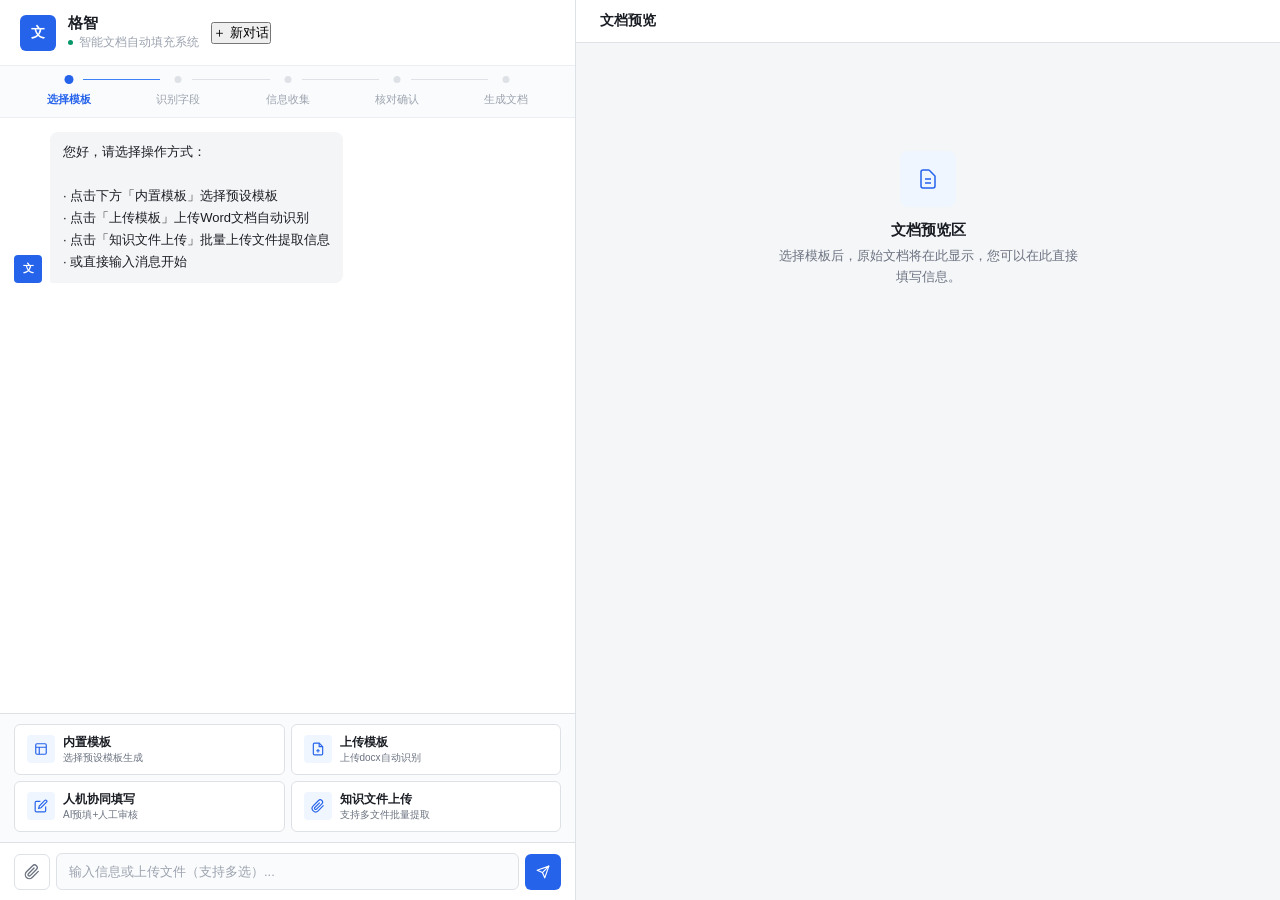
==== commit 57fe7702: "test: 验证 8 个新通用模板的解析与生成能力 - 模板分析：8/8 正确解析（14~24 字段/模板） - cofill 生成：8/8 成功生成 docx 并上传对象存储 - 完整 Agent " ====
--- a/projects/web/index.html
+++ b/projects/web/index.html
@@ -985,8 +985,8 @@
     <div class="chat-header">
       <div class="avatar">文</div>
       <div class="info">
-        <h2>教务文档生成</h2>
-        <p>自动填写工具</p>
+        <h2>格智</h2>
+        <p>智能文档自动填充系统</p>
       </div>
       <button id="newChatBtn" title="新建对话" onclick="startNewChat()">＋ 新对话</button>
     </div>
@@ -1166,8 +1166,11 @@
 function startNewChat() {
   if (isStreaming) { alert('请等待当前对话完成后再新建对话。'); return; }
   if (!confirm('确定要开始新对话吗？当前对话记录将被清除。')) return;
-  // Clear session from localStorage
+  // 生成全新 sessionId，避免历史消息累积导致路由判断错误
+  localStorage.removeItem('edu_form_session_id');
   localStorage.removeItem('chat_session_id');
+  sessionId = 'session_' + Date.now() + '_' + Math.random().toString(36).substr(2,6);
+  localStorage.setItem('edu_form_session_id', sessionId);
   // Clear chat messages
   const container = document.getElementById('chatMessages');
   container.innerHTML = '';
@@ -1388,9 +1391,21 @@
               }
               if (toolResult.local_path) {
                 currentDocxPath = toolResult.local_path;
+                refreshPreviewFromGeneratedDoc(toolResult.local_path);
               }
-              if (toolResult.local_path) {
-                refreshPreviewFromGeneratedDoc(toolResult.local_path);
+              // 生成文档成功：显示下载链接
+              if (toolResult.download_url && toolResult.success) {
+                currentDownloadUrl = toolResult.download_url;
+                if (!fullText) {
+                  bubble.innerHTML = `<div style="margin:8px 0;">
+                    <strong>✅ 文档已生成！</strong><br>
+                    <a href="${toolResult.download_url}" target="_blank" style="color:#4CAF50;font-weight:bold;font-size:16px;">
+                      📥 点击下载生成的 Word 文档
+                    </a>
+                  </div>`;
+                } else {
+                  fullText += `\n\n✅ 文档已生成！\n下载链接：${toolResult.download_url}\n[生成完成]`;
+                }
               }
             } catch(e) { console.warn('[preview] tool result parse error:', e); }
             continue;
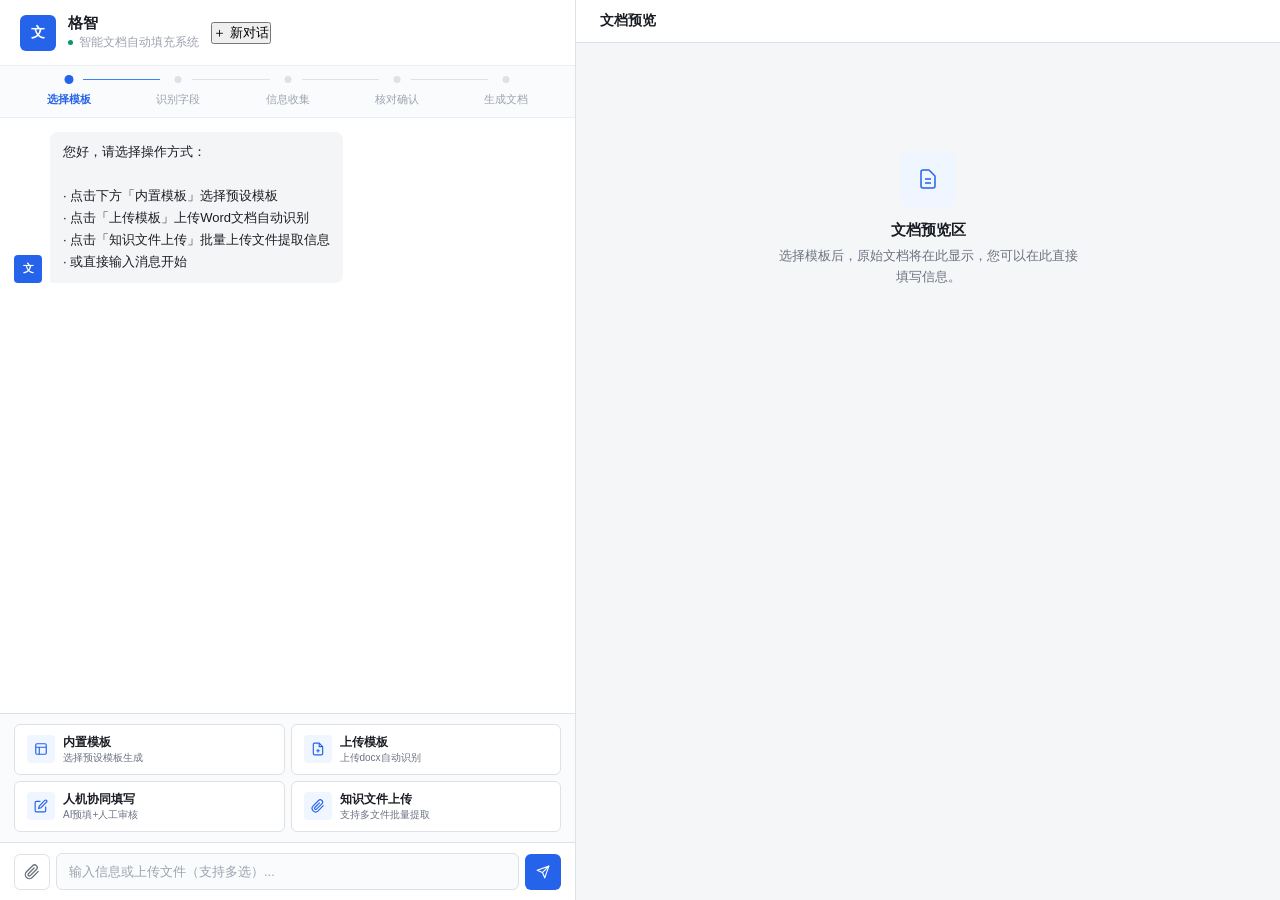
==== commit 6d4f8136: "Merge pull request #3 from xiaojian-fei/review/reliability-and-dependencies 审查改进：文档访问边界、填写可靠性与保守依赖升级" ====
--- a/projects/web/index.html
+++ b/projects/web/index.html
@@ -1288,7 +1288,7 @@
   showThinkingIndicator(true);
 
   // ── 超时体系 ──
-  // 30s 静默检测：Coze 预览代理约 30-60s 断 TCP，30s 无数据即判定断开
+  // 30s 静默检测：代理可能因空闲而断开连接，30s 无数据即判定断开
   // 120s 硬超时：兜底，Agent 处理时间过长
   const controller = new AbortController();
   let lastDataTime = Date.now();
@@ -1368,6 +1368,12 @@
         if (data === '[DONE]') { streamDone = true; break; }
         try {
           const json = JSON.parse(data);
+          if (json.error) {
+            fullText += '\n请求失败：' + (json.error.message || '未知错误');
+            bubble.innerHTML = renderMarkdown(fullText);
+            streamDone = true;
+            break;
+          }
           const delta = json.choices?.[0]?.delta;
           if (!delta) continue;
 
@@ -1727,7 +1733,7 @@
   }
 
   // 下载链接检测
-  const urlMatch = text.match(/https?:\/\/[^\s"<>]+\.docx[^\s"<>]*/);
+  const urlMatch = text.match(/(?:https?:\/\/[^\s"<>]+\.docx[^\s"<>]*|\/download-docx\?[^\s"<>）)]+)/);
   if (urlMatch) {
     currentDownloadUrl = urlMatch[0];
     currentStep = 5; updateStepBar();
@@ -1970,12 +1976,12 @@
             <div class="doc-done-card">
               <div class="done-icon"><svg viewBox="0 0 24 24" fill="none" stroke="currentColor" stroke-width="2"><path d="M5 13l4 4L19 7"/></svg></div>
               <h4>文档生成完成</h4>
-              <p>格式与模板一致</p>
+              <p>可下载 Word 文档</p>
               <button onclick="downloadDoc()" class="dl-btn" style="cursor:pointer;border:none;">下载 Word 文档</button>
               <div class="checks">
-                · 文档格式与模板一致<br>
-                · 所有字段已填入<br>
-                · 链接 24 小时内有效
+                · 请核对填写内容与原始资料<br>
+                · 未提供的信息可能仍为空白<br>
+                · 请下载后保存到本机
               </div>
             </div>`;
         }
@@ -2894,6 +2900,11 @@
 function renderMarkdown(text) {
   // Strip [FIELDS]...[/FIELDS] blocks from display
   let html = escapeHtml(text.replace(/\[FIELDS\][\s\S]*?\[\/FIELDS\]/g, ''));
+  // Same-origin links are returned by the default local storage backend.
+  html = html.replace(/\[([^\]]*)\]\((\/download-docx\?[^\s"<>]+)\)/g,
+    '<a class="download-link" href="$2" target="_blank">下载文档</a>');
+  html = html.replace(/(?<!href=")(\/download-docx\?[^\s"<>]+)/g,
+    '<a class="download-link" href="$1" target="_blank">下载文档</a>');
   html = html.replace(/\[([^\]]*)\]\((https?:\/\/[^\s"<>]+\.docx[^\s"<>]*)\)/g,
     '<a class="download-link" href="$2" target="_blank">下载文档</a>');
   html = html.replace(/(?<!href=")(https?:\/\/[^\s"<>]+\.docx[^\s"<>]*)/g,
